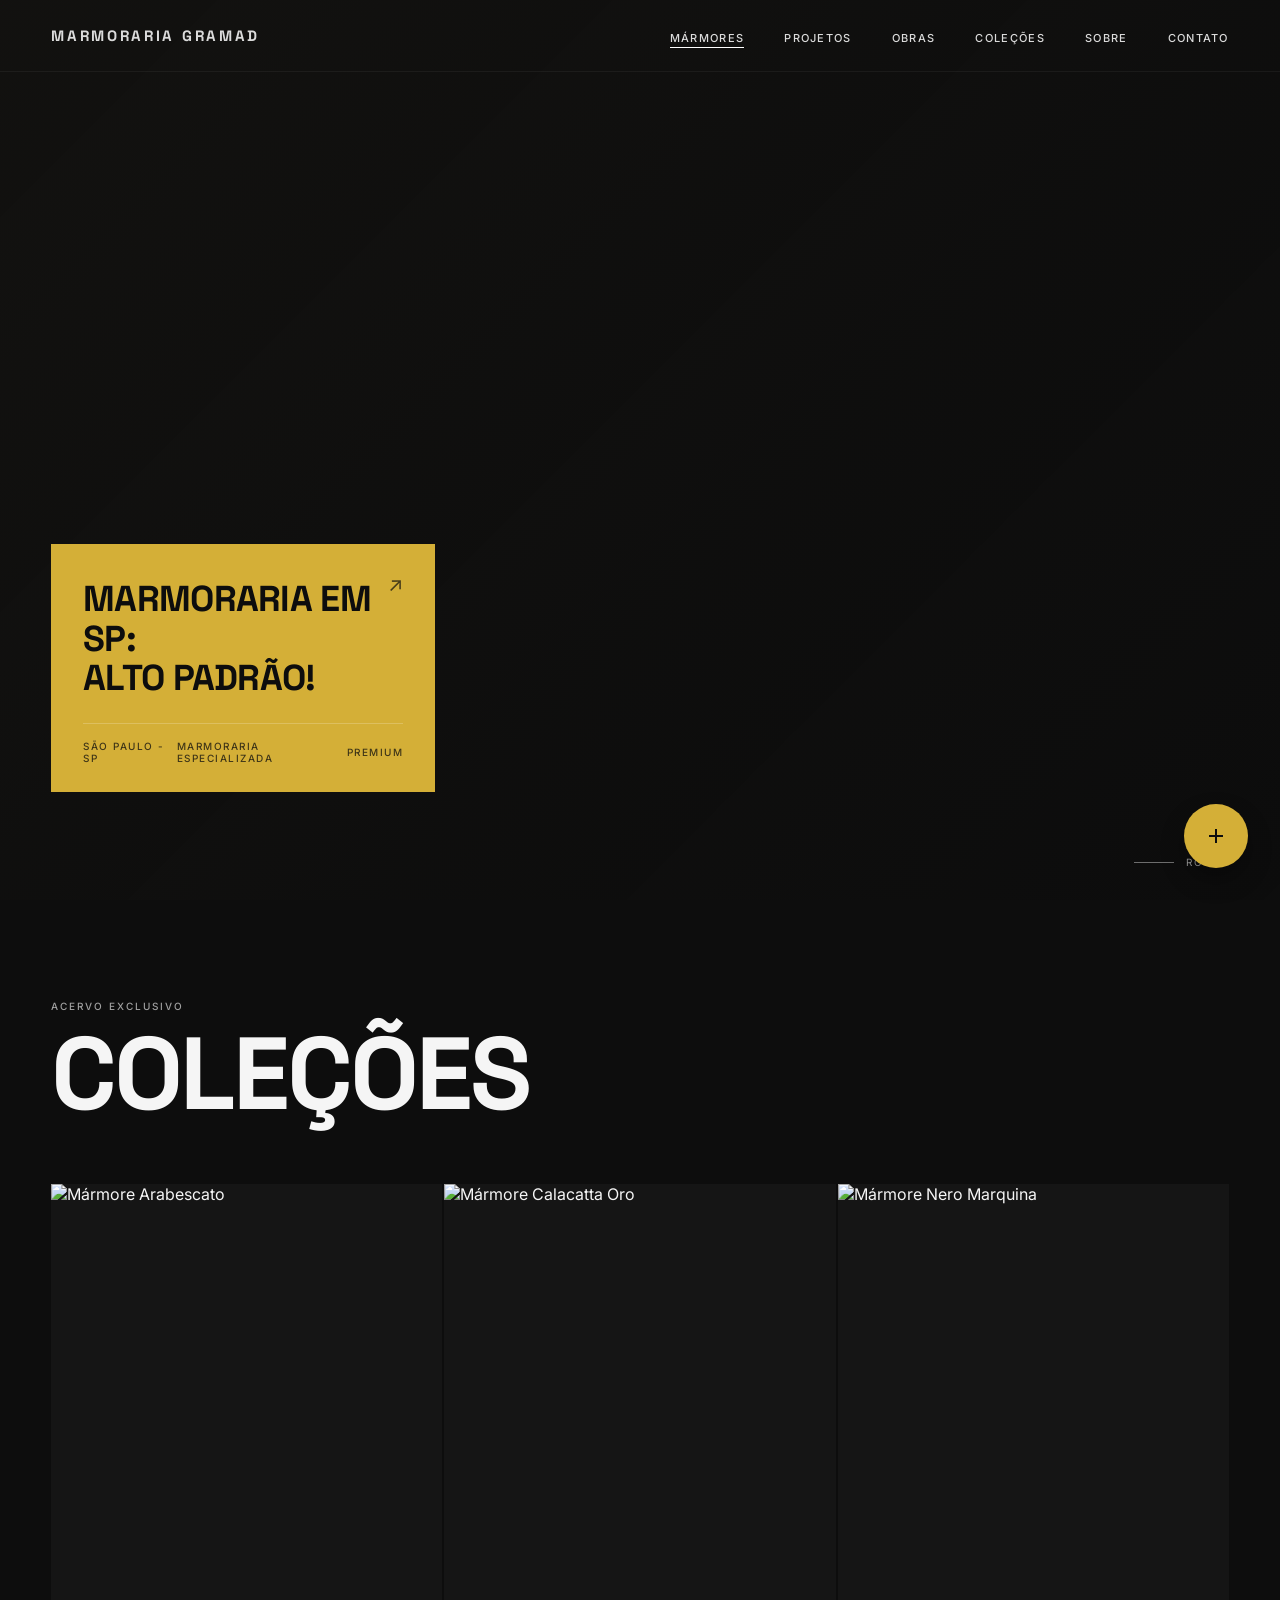
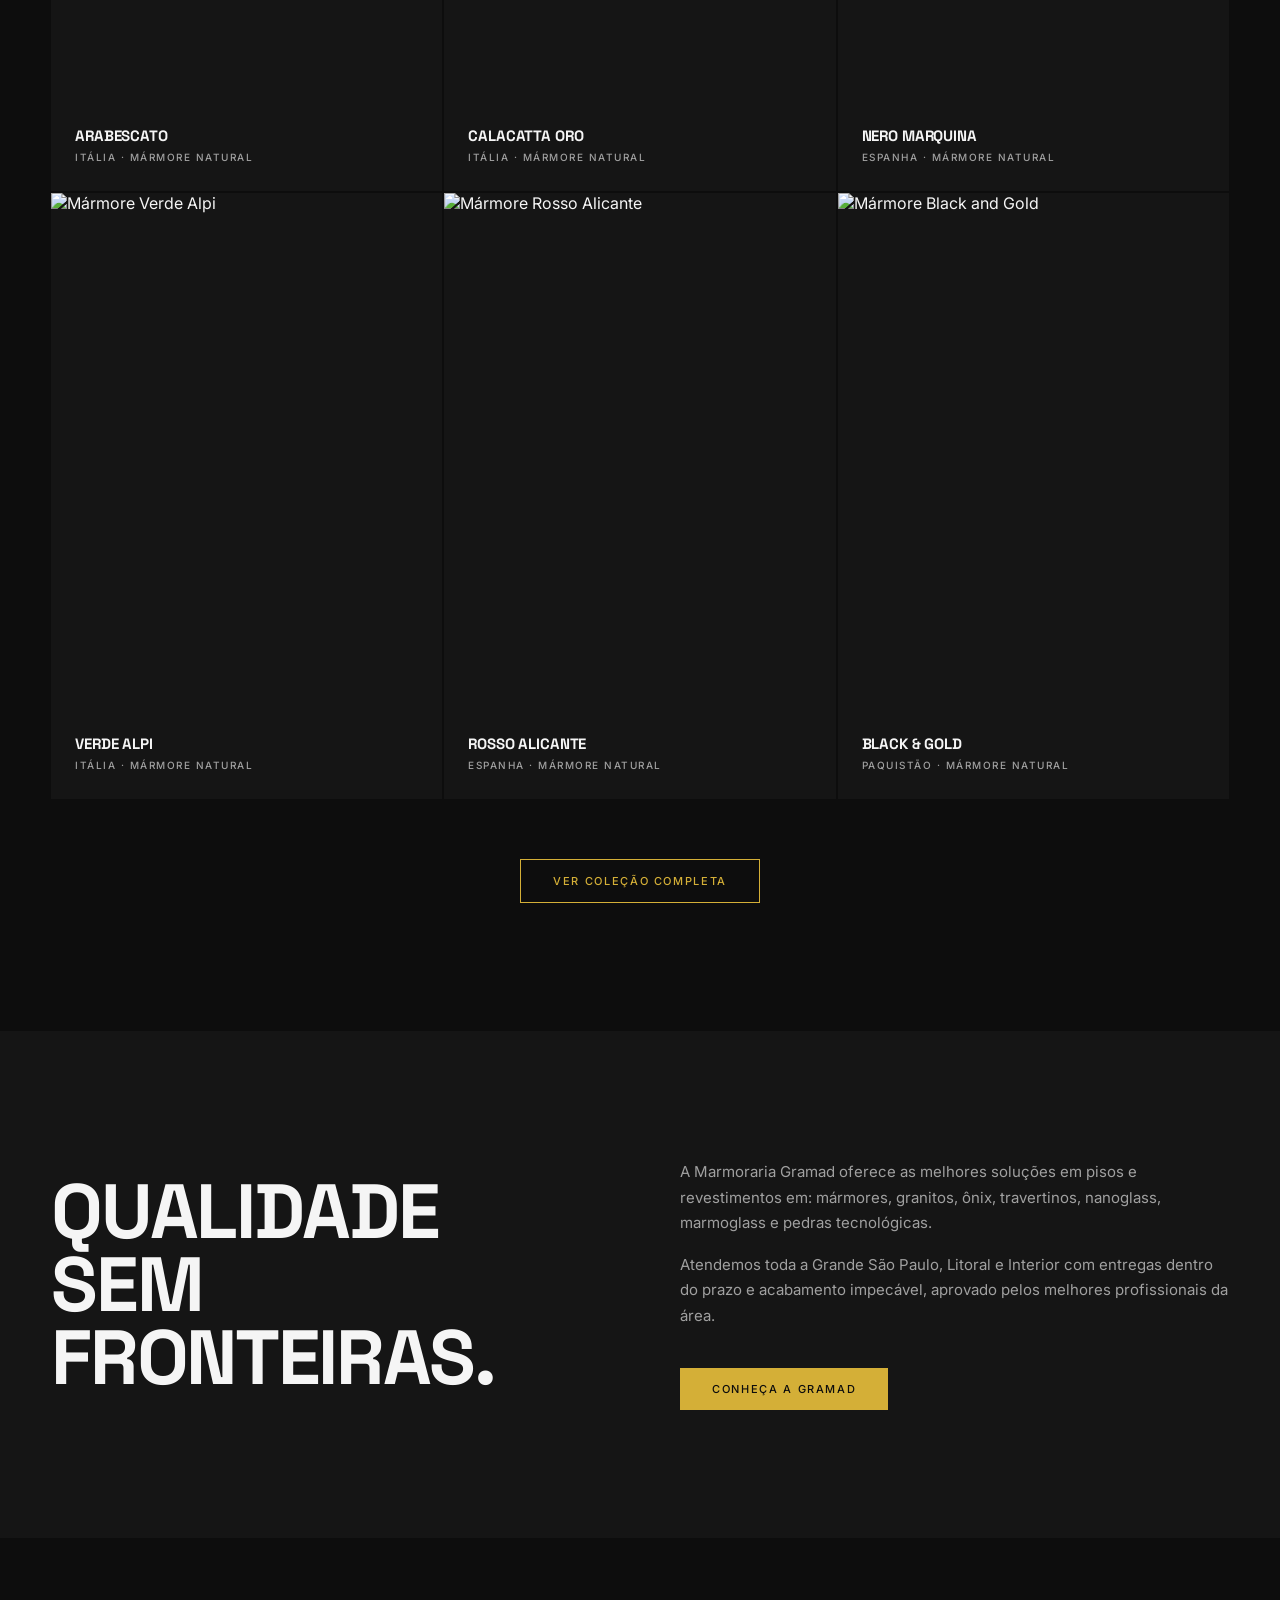
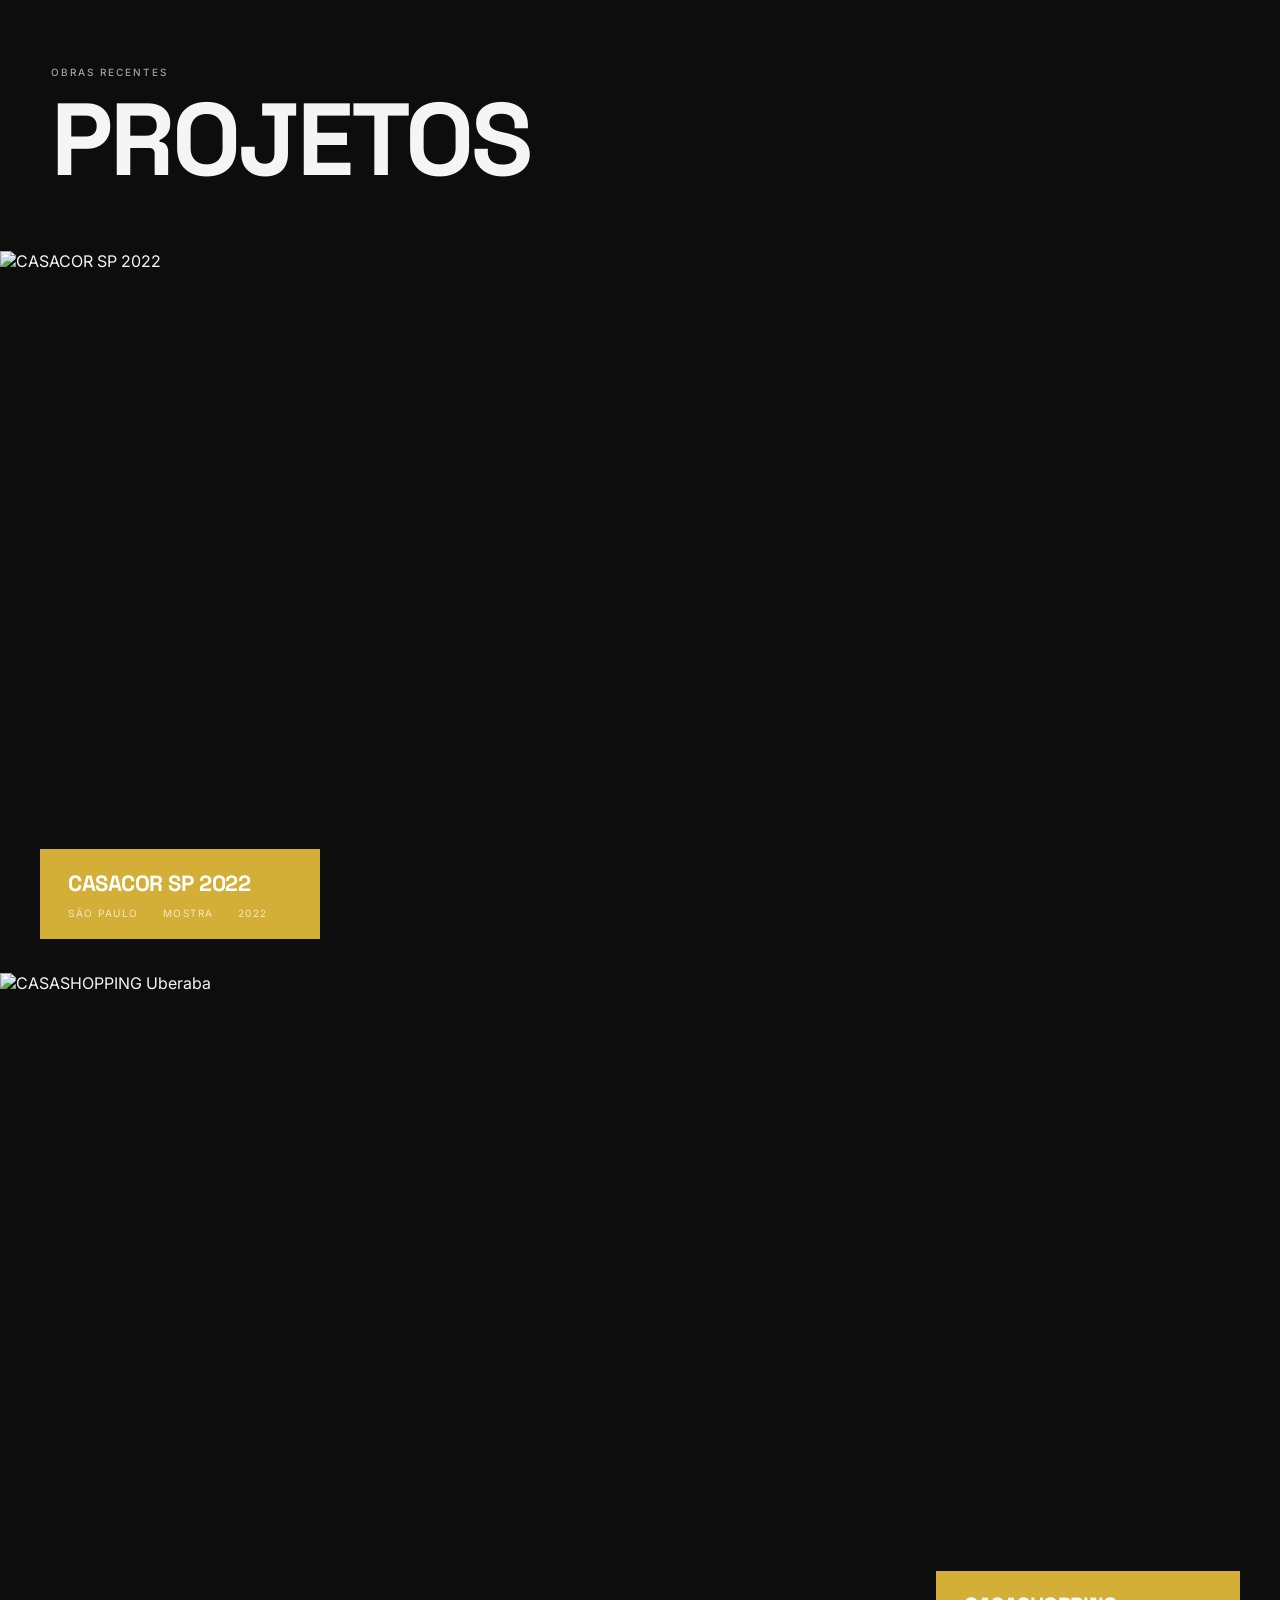
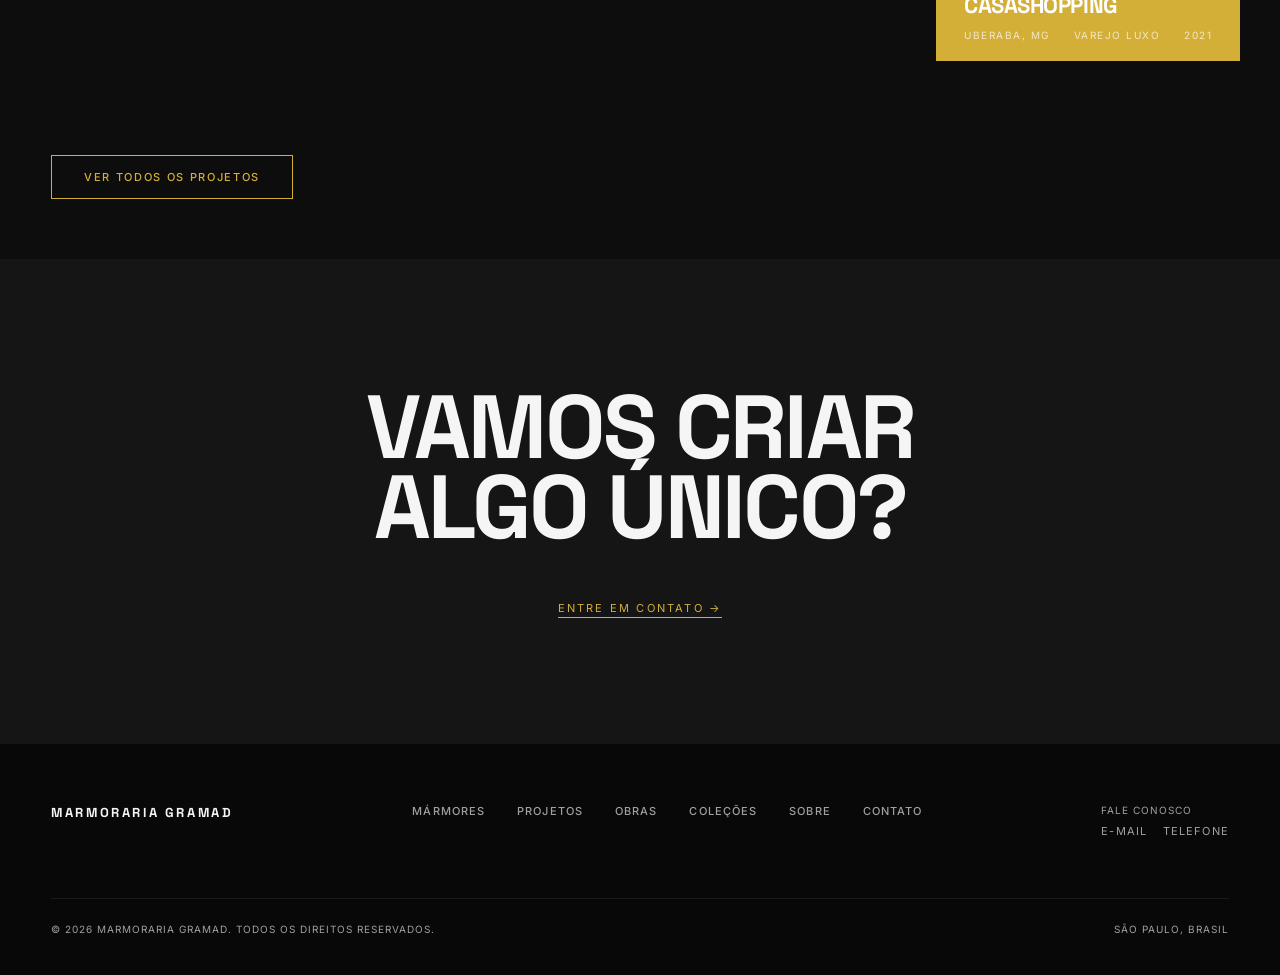
==== index.html @ cf9f0e18 "Add files via upload" ====
<!DOCTYPE html>
<html lang="pt-BR">
<head>
  <meta charset="UTF-8">
  <meta name="viewport" content="width=device-width, initial-scale=1.0">
  <title>Marmoraria Gramad | Especialista em Mármores, Granitos e Pedras em SP</title>
  <meta name="description" content="Especialista em mármores, granitos, quartzos e pedras exóticas em São Paulo. Acabamento premium para pias, bancadas e pisos. Mais de 25 anos de tradição em projetos de alto padrão.">
  <link rel="canonical" href="https://www.marmorariagramad.com.br/index.html">
  
  <!-- Open Graph / Facebook -->
  <meta property="og:type" content="website">
  <meta property="og:url" content="https://www.marmorariagramad.com.br/">
  <meta property="og:title" content="Marmoraria Gramad | Mármores, Granitos e Pedras em São Paulo">
  <meta property="og:description" content="Design mineral e execução impecável. Especialista em pedras naturais e industrializadas para projetos residenciais e comerciais de luxo.">
  <meta property="og:image" content="https://www.marmorariagramad.com.br/assets/img/home/calacatta-oro.jpg">

  <!-- Twitter -->
  <meta property="twitter:card" content="summary_large_image">
  <meta property="twitter:url" content="https://www.marmorariagramad.com.br/">
  <meta property="twitter:title" content="Marmoraria Gramad | Mármores e Granitos de Luxo">
  <meta property="twitter:description" content="Marmorararia em SP especializada em acabamentos premium e pedras selecionadas.">
  <meta property="twitter:image" content="https://www.marmorariagramad.com.br/assets/img/home/calacatta-oro.jpg">

  <!-- Favicon -->
  <link rel="icon" href="assets/img/site/favicon.png" type="image/png">
  
  <link rel="stylesheet" href="assets/css/style.css">
  <link rel="preconnect" href="https://fonts.googleapis.com">
  <link rel="preconnect" href="https://fonts.gstatic.com" crossorigin>
  <link href="https://fonts.googleapis.com/css2?family=Space+Grotesk:wght@300;400;500;600;700&family=Inter:wght@300;400;500;600&display=swap" rel="stylesheet">

  <!-- JSON-LD LocalBusiness -->
  <script type="application/ld+json">
  {
    "@context": "https://schema.org",
    "@type": "LocalBusiness",
    "name": "Marmoraria Gramad",
    "image": "https://www.marmorariagramad.com.br/assets/img/home/calacatta-oro.jpg",
    "@id": "https://www.marmorariagramad.com.br/",
    "url": "https://www.marmorariagramad.com.br/",
    "telephone": "+551137193000",
    "address": {
      "@type": "PostalAddress",
      "streetAddress": "Rua Exemplo, 123",
      "addressLocality": "São Paulo",
      "addressRegion": "SP",
      "postalCode": "00000-000",
      "addressCountry": "BR"
    },
    "geo": {
      "@type": "GeoCoordinates",
      "latitude": -23.5505,
      "longitude": -46.6333
    },
    "openingHoursSpecification": {
      "@type": "OpeningHoursSpecification",
      "dayOfWeek": [
        "Monday",
        "Tuesday",
        "Wednesday",
        "Thursday",
        "Friday"
      ],
      "opens": "08:00",
      "closes": "18:00"
    }
  }
  </script>
</head>
<body>

<!-- Cursor personalizado -->
<div id="custom-cursor"></div>

<!-- Cortina de transição -->
<div id="page-curtain"></div>

<!-- ─── NAVEGAÇÃO ─── -->
<nav class="site-nav" id="main-nav">
  <a href="index.html" class="nav-logo">Marmoraria Gramad</a>
  <ul class="nav-links">
    <li><a href="material-category.html" class="active">Mármores</a></li>
    <li><a href="portfolio.html">Projetos</a></li>
    <li><a href="obras.html">Obras</a></li>
    <li><a href="galeria.html">Coleções</a></li>
    <li><a href="quem-somos.html">Sobre</a></li>
    <li><a href="contato.html">Contato</a></li>
  </ul>
  <button class="nav-toggle" aria-label="Menu"><span></span><span></span><span></span></button>
</nav>

<!-- Menu Mobile Lateral -->
<div class="mobile-menu-overlay"></div>
<div class="mobile-menu">
  <div class="mobile-menu-header"><span class="mobile-menu-logo">Marmoraria Gramad</span></div>
  <ul class="mobile-menu-links">
    <li><a href="material-category.html" class="active">Mármores</a></li>
    <li><a href="portfolio.html">Projetos</a></li>
    <li><a href="obras.html">Obras</a></li>
    <li><a href="galeria.html">Coleções</a></li>
    <li><a href="quem-somos.html">Sobre</a></li>
    <li><a href="contato.html">Contato</a></li>
  </ul>
  <div class="mobile-menu-accent"></div>
  <div class="mobile-menu-footer">
    <p>São Paulo, SP<br>Brasil</p>
    <a href="contato.html" class="mobile-menu-cta">Solicitar Orçamento</a>
  </div>
</div>

<main>

  <!-- ─── HERO FULLSCREEN ─── -->
  <section class="hero-fullscreen">
    <div class="hero-bg">
      <img
        src="assets/img/home/calacatta oro.jpg"
        alt="Mármore Calacatta Machia Oro"
        loading="eager"
      >
    </div>

    <!-- Card flutuante estilo Mersi -->
    <div class="hero-project-card">
      <span class="hero-card-arrow">↗</span>
      <h1 class="hero-card-title">Marmoraria em SP:<br>Alto Padrão!</h1>
      <div class="hero-card-meta">
        <span>São Paulo - SP</span>
        <span>Marmoraria Especializada</span>
        <span>Premium</span>
      </div>
    </div>

    <div class="hero-scroll-hint">Rolar</div>
  </section>

  <!-- ─── SEÇÃO COLEÇÕES (Grid) ─── -->
  <section class="section" style="padding-top: 100px;">
    <div class="reveal">
      <p class="section-label">Acervo Exclusivo</p>
    </div>
    <h2 class="section-title reveal" data-delay="0.05">Coleções</h2>

    <div class="products-grid" style="margin-top: 64px;">

      <!-- Produto 1 -->
      <a href="material-category.html" class="product-card reveal" data-delay="0.1">
        <div class="product-card-img reveal-img">
          <img src="assets/img/home/Arabescato.webp" alt="Mármore Arabescato">
        </div>
        <div class="product-card-info">
          <p class="product-card-name">Arabescato</p>
          <p class="product-card-origin">Itália · Mármore Natural</p>
        </div>
      </a>

      <!-- Produto 2 -->
      <a href="material-category.html" class="product-card reveal" data-delay="0.2">
        <div class="product-card-img reveal-img">
          <img src="assets/img/home/calacatta oro.jpg" alt="Mármore Calacatta Oro">
        </div>
        <div class="product-card-info">
          <p class="product-card-name">Calacatta Oro</p>
          <p class="product-card-origin">Itália · Mármore Natural</p>
        </div>
      </a>

      <!-- Produto 3 -->
      <a href="material-category.html" class="product-card reveal" data-delay="0.3">
        <div class="product-card-img reveal-img">
          <img src="assets/img/home/NERO MARQUINA.jpg" alt="Mármore Nero Marquina">
        </div>
        <div class="product-card-info">
          <p class="product-card-name">Nero Marquina</p>
          <p class="product-card-origin">Espanha · Mármore Natural</p>
        </div>
      </a>

      <!-- Produto 4 -->
      <a href="material-category.html" class="product-card reveal" data-delay="0.1">
        <div class="product-card-img reveal-img">
          <img src="assets/img/home/verde alpi.jpg" alt="Mármore Verde Alpi">
        </div>
        <div class="product-card-info">
          <p class="product-card-name">Verde Alpi</p>
          <p class="product-card-origin">Itália · Mármore Natural</p>
        </div>
      </a>

      <!-- Produto 5 -->
      <a href="material-category.html" class="product-card reveal" data-delay="0.2">
        <div class="product-card-img reveal-img">
          <img src="assets/img/home/rosso alicante.webp" alt="Mármore Rosso Alicante">
        </div>
        <div class="product-card-info">
          <p class="product-card-name">Rosso Alicante</p>
          <p class="product-card-origin">Espanha · Mármore Natural</p>
        </div>
      </a>

      <!-- Produto 6 -->
      <a href="material-category.html" class="product-card reveal" data-delay="0.3">
        <div class="product-card-img reveal-img">
          <img src="assets/img/home/black & gold.jpg" alt="Mármore Black and Gold">
        </div>
        <div class="product-card-info">
          <p class="product-card-name">Black & Gold</p>
          <p class="product-card-origin">Paquistão · Mármore Natural</p>
        </div>
      </a>

    </div>

    <!-- Ver todos -->
    <div style="margin-top: 60px; text-align: center;" class="reveal">
      <a href="material-category.html" class="btn-outline">Ver Coleção Completa</a>
    </div>
  </section>

  <!-- ─── SEÇÃO EDITORIAL ─── -->
  <section class="editorial-section">
    <div class="reveal">
      <h2 class="editorial-headline">Qualidade<br>Sem Fronteiras.</h2>
    </div>
    <div class="reveal d-2">
      <div class="editorial-body">
        <p>
          A Marmoraria Gramad oferece as melhores soluções em pisos e revestimentos em: mármores, granitos, ônix, travertinos, nanoglass, marmoglass e pedras tecnológicas.
        </p>
        <p>
          Atendemos toda a Grande São Paulo, Litoral e Interior com entregas dentro do prazo e acabamento impecável, aprovado pelos melhores profissionais da área.
        </p>
      </div>
      <a href="quem-somos.html" class="btn-terracota" style="margin-top: 40px; display: inline-block;">Conheça a Gramad</a>
    </div>
  </section>

  <!-- ─── PROJETOS RECENTES ─── -->
  <section class="section" style="padding-bottom: 0;">
    <div class="reveal">
      <p class="section-label">Obras Recentes</p>
    </div>
    <h2 class="section-title reveal" style="margin-bottom: 64px;" data-delay="0.05">Projetos</h2>
  </section>

  <!-- Projeto 1 — CASACOR -->
  <div class="project-list-item reveal">
    <div class="project-img-wrap">
      <img
        src="https://images.unsplash.com/photo-1600607687939-ce8a6c25118c?w=1400&q=85&fit=crop"
        alt="CASACOR SP 2022"
        style="aspect-ratio: 16/9; width: 100%; object-fit: cover;"
      >
      <div class="project-info-card">
        <p class="proj-name">CASACOR SP 2022</p>
        <div class="proj-meta">
          <span>São Paulo</span>
          <span>Mostra</span>
          <span>2022</span>
        </div>
      </div>
    </div>
  </div>

  <!-- Projeto 2 - CASASHOPPING -->
  <div class="project-list-item reveal" style="margin-top: 2px;">
    <div class="project-img-wrap">
      <img
        src="https://images.unsplash.com/photo-1600566752355-35792bedcfea?w=1400&q=85&fit=crop"
        alt="CASASHOPPING Uberaba"
        style="aspect-ratio: 16/9; width: 100%; object-fit: cover;"
      >
      <div class="project-info-card" style="left: auto; right: 40px;">
        <p class="proj-name">CASASHOPPING</p>
        <div class="proj-meta">
          <span>Uberaba, MG</span>
          <span>Varejo Luxo</span>
          <span>2021</span>
        </div>
      </div>
    </div>
  </div>

  <div style="padding: 60px var(--gutter);" class="reveal">
    <a href="portfolio.html" class="btn-outline">Ver Todos os Projetos</a>
  </div>

  <!-- ─── CTA FINAL ─── -->
  <section class="cta-section">
    <h2 class="cta-title">Vamos criar<br>algo único?</h2>
    <a href="contato.html" class="cta-link">Entre em Contato →</a>
  </section>

</main>

<!-- ─── RODAPÉ ─── -->
<footer class="site-footer">
  <div class="footer-inner">
    <div class="footer-logo">Marmoraria Gramad</div>
    <nav class="footer-nav">
      <a href="material-category.html">Mármores</a>
      <a href="portfolio.html">Projetos</a>
      <a href="obras.html">Obras</a>
      <a href="galeria.html">Coleções</a>
      <a href="quem-somos.html">Sobre</a>
      <a href="contato.html">Contato</a>
    </nav>
    <div>
      <p style="font-size:10px; letter-spacing:0.1em; text-transform:uppercase; color: var(--text-secondary); margin-bottom: 8px;">Fale Conosco</p>
      <div style="display:flex; gap: 16px;">
        <a href="mailto:vendas@marmorariagramad.com.br" style="font-size:11px; text-transform:uppercase; letter-spacing:0.1em; color: var(--text-secondary);">E-mail</a>
        <a href="tel:+551137193000" style="font-size:11px; text-transform:uppercase; letter-spacing:0.1em; color: var(--text-secondary);">Telefone</a>
      </div>
    </div>
  </div>
  <div class="footer-bottom">
    <p class="footer-copy">© 2026 Marmoraria Gramad. Todos os direitos reservados.</p>
    <p class="footer-copy">São Paulo, Brasil</p>
  </div>
</footer>

<!-- CDN Scripts -->
<script src="https://unpkg.com/lenis@1.1.18/dist/lenis.min.js"></script>
<script src="https://unpkg.com/gsap@3.12.5/dist/gsap.min.js"></script>
<script src="https://unpkg.com/gsap@3.12.5/dist/ScrollTrigger.min.js"></script>
<script src="https://unpkg.com/split-type"></script>
<script src="assets/js/main.js"></script>
<!-- Floating Contact Button -->
<div class="floating-contact">
  <button class="floating-main-btn" aria-label="Abrir contatos">
    <svg viewBox="0 0 24 24"><path d="M19 13h-6v6h-2v-6H5v-2h6V5h2v6h6v2z"/></svg>
  </button>
  
  <div class="floating-options">
    <a href="https://wa.me/551137193000" class="floating-opt opt-whatsapp" target="_blank">
      <span class="floating-opt-label">WhatsApp</span>
      <div class="floating-opt-icon">
        <svg viewBox="0 0 24 24"><path d="M12.031 6.172c-3.181 0-5.767 2.586-5.768 5.766-.001 1.298.38 2.27 1.038 3.284l-.569 2.1c-.149.546.459 1.034.983.814l2.052-.861c.675.242 1.587.434 2.261.433 3.181 0 5.767-2.586 5.768-5.766.001-3.18-2.584-5.77-5.765-5.77zm3.039 8.199c-.145.412-.733.743-1.018.784-.244.035-.558.064-1.63-.377-1.391-.572-2.285-1.993-2.355-2.085-.07-.093-.574-.764-.574-1.458 0-.693.363-1.034.492-1.177.13-.143.283-.178.377-.178.093 0 .185.001.266.005.086.004.202-.033.316.242.117.283.399.972.434 1.043.035.072.058.155.011.248-.046.094-.07.155-.139.236-.07.081-.146.181-.209.242-.07.066-.143.139-.062.278.081.139.362.597.776.964.533.473.985.62 1.133.693.148.073.235.061.32-.036.086-.097.368-.429.467-.576.097-.148.197-.123.332-.073.136.05.861.406 1.01.48.148.074.247.11.283.172.036.063.036.364-.109.775z"/></svg>
      </div>
    </a>
    <a href="tel:+551137193000" class="floating-opt">
      <span class="floating-opt-label">Televendas</span>
      <div class="floating-opt-icon">
        <svg viewBox="0 0 24 24"><path d="M6.62 10.79c1.44 2.83 3.76 5.14 6.59 6.59l2.2-2.2c.27-.27.67-.36 1.02-.24 1.12.37 2.33.57 3.57.57.55 0 1 .45 1 1V20c0 .55-.45 1-1 1-9.39 0-17-7.61-17-17 0-.55.45-1 1-1h3.5c.55 0 1 .45 1 1 0 1.25.2 2.45.57 3.57.11.35.03.74-.25 1.02l-2.2 2.2z"/></svg>
      </div>
    </a>
    <a href="tel:+551136371000" class="floating-opt">
      <span class="floating-opt-label">Telefone</span>
      <div class="floating-opt-icon">
        <svg viewBox="0 0 24 24"><path d="M20 15.5c-1.25 0-2.45-.2-3.57-.57-.1-.03-.21-.05-.31-.05-.26 0-.51.1-.71.29l-2.2 2.2c-2.83-1.44-5.15-3.75-6.59-6.58l2.2-2.21c.28-.27.36-.66.25-1.01C8.7 6.45 8.5 5.25 8.5 4c0-.55-.45-1-1-1H4c-.55 0-1 .45-1 1 0 9.39 7.61 17 17 17 .55 0 1-.45 1-1v-3.5c0-.55-.45-1-1-1z"/></svg>
      </div>
    </a>
  </div>
</div>
</body>
</html>
---- assets/css/style.css ----
/* ============================================================
   MARMORARIA GRAMAD — v2 "NERO PORTORO"
   NOTE: Product card images fallback to CSS gradients if
   external URLs are blocked by hotlinking restrictions.
   Inspirado em mersi-architecture.com
   Paleta mineral, tipografia monumental, movimento fluido
   ============================================================ */

@import url('https://fonts.googleapis.com/css2?family=Space+Grotesk:wght@300;400;500;600;700&family=Inter:wght@300;400;500;600&display=swap');

/* ──────────── RESET & BASE ──────────── */
*, *::before, *::after { box-sizing: border-box; margin: 0; padding: 0; }

:root {
  /* Paleta Nero Portoro (Premium Dark) */
  --bg-base:        #0D0D0D; /* Fundo preto profundo */
  --bg-light:       #151515; /* Camada secundária */
  --bg-footer:      #080808; /* Rodapé ultra-dark */
  --bg-card:        #D4AF37; /* Dourado Nero Portoro (Vetas) */
  --text-primary:   #F5F5F5; /* Branco suave para contraste */
  --text-secondary: #A0A0A0; /* Cinza médio para textos secundários */
  --text-on-card:   #0D0D0D; /* Texto escuro sobre fundo dourado */
  --surface-0:      #1A1A1A; /* Superfícies elevadas */

  /* Tipografia */
  --font-display:   'Space Grotesk', sans-serif;
  --font-body:      'Inter', sans-serif;

  /* Espaçamento */
  --gutter:     clamp(24px, 4vw, 64px);
  --section-v:  clamp(80px, 10vw, 140px);
  --nav-h:      72px;

  /* Transições */
  --ease-out: cubic-bezier(0.16, 1, 0.3, 1);
  --ease-in-out: cubic-bezier(0.87, 0, 0.13, 1);
}

html {
  scroll-behavior: auto; /* controlado por Lenis */
  font-size: 16px;
  -webkit-font-smoothing: antialiased;
}

body {
  font-family: var(--font-body);
  background-color: var(--bg-base);
  color: var(--text-primary);
  cursor: none; /* cursor personalizado */
  overflow-x: hidden;
}

img { display: block; width: 100%; height: 100%; object-fit: cover; }
a   { text-decoration: none; color: inherit; }

/* ──────────── CURSOR PERSONALIZADO ──────────── */
#custom-cursor {
  position: fixed;
  top: 0; left: 0;
  width: 12px; height: 12px;
  background: var(--bg-card);
  border-radius: 50%;
  pointer-events: none;
  z-index: 9999;
  transform: translate(-50%, -50%);
  transition: width 0.3s var(--ease-out),
              height 0.3s var(--ease-out),
              background 0.3s;
  mix-blend-mode: normal;
  opacity: 0; /* Inicia invisível */
}
#custom-cursor.is-visible {
  opacity: 1; /* Revelado após o primeiro movimento */
}
#custom-cursor.expanded {
  width: 48px;
  height: 48px;
  background: rgba(181, 113, 74, 0.15);
  border: 1.5px solid var(--bg-card);
}
#custom-cursor.on-dark {
  background: rgba(255,255,255,0.8);
  border: 1px solid rgba(255,255,255,0.4);
}

/* ──────────── CORTINA DE TRANSIÇÃO ──────────── */
#page-curtain {
  position: fixed;
  inset: 0;
  background: var(--bg-card);
  z-index: 9000;
  transform: scaleY(0);
  transform-origin: top;
}

/* ──────────── NAVEGAÇÃO ──────────── */
.site-nav {
  position: fixed;
  top: 0; left: 0; right: 0;
  z-index: 100;
  height: var(--nav-h);
  display: flex;
  align-items: center;
  justify-content: space-between;
  padding: 0 var(--gutter);
  background: rgba(13, 13, 13, 0.85);
  backdrop-filter: blur(14px);
  -webkit-backdrop-filter: blur(14px);
  border-bottom: 1px solid rgba(255, 255, 255, 0.05); /* Sutil divisor dark */
}

.nav-logo {
  font-family: var(--font-display);
  font-weight: 700;
  font-size: 15px;
  letter-spacing: 0.18em;
  text-transform: uppercase;
  color: var(--text-primary);
}

.nav-links {
  display: flex;
  gap: 40px;
  list-style: none;
}
.nav-links a {
  font-family: var(--font-body);
  font-size: 11px;
  font-weight: 500;
  letter-spacing: 0.12em;
  text-transform: uppercase;
  color: var(--text-secondary);
  transition: color 0.3s;
  position: relative;
}
.nav-links a::after {
  content: '';
  position: absolute;
  bottom: -3px; left: 0;
  width: 0; height: 1px;
  background: var(--bg-card);
  transition: width 0.4s var(--ease-out);
}
.nav-links a:hover { color: var(--text-primary); }
.nav-links a:hover::after { width: 100%; }
.nav-links a.active { color: var(--text-primary); }
.nav-links a.active::after { width: 100%; }

/* Nav transparente sobre hero dark */
.site-nav.hero-mode {
  background: transparent;
  backdrop-filter: none;
}
.site-nav.hero-mode .nav-logo,
.site-nav.hero-mode .nav-links a { color: rgba(255,255,255,0.85); }
.site-nav.hero-mode .nav-links a:hover { color: #fff; }
.site-nav.hero-mode .nav-links a::after { background: #fff; }

/* ──────────── HERO FULLSCREEN ──────────── */
.hero-fullscreen {
  position: relative;
  width: 100%;
  height: 100vh;
  min-height: 600px;
  overflow: hidden;
}

.hero-bg {
  position: absolute;
  inset: 0;
  will-change: transform;
}

.hero-bg img {
  transform: scale(1.08);
  transition: transform 8s linear;
}

.hero-bg::after {
  content: '';
  position: absolute;
  inset: 0;
  background: linear-gradient(
    135deg,
    rgba(29,27,22,0.35) 0%,
    rgba(29,27,22,0.1) 60%,
    transparent 100%
  );
}

/* Card flutuante estilo Mersi */
.hero-project-card {
  position: absolute;
  bottom: 12%;
  left: var(--gutter);
  width: clamp(280px, 30vw, 440px);
  background: var(--bg-card);
  padding: 28px 32px;
  color: var(--text-on-card);
  display: grid;
  grid-template-columns: 1fr auto;
  gap: 8px;
  z-index: 10;
}

.hero-card-arrow {
  grid-column: 2;
  grid-row: 1;
  align-self: start;
  font-size: 20px;
  opacity: 0.7;
}

.hero-card-title {
  font-family: var(--font-display);
  font-size: clamp(24px, 3vw, 36px);
  font-weight: 700;
  letter-spacing: -0.02em;
  text-transform: uppercase;
  line-height: 1.1;
  grid-column: 1;
  grid-row: 1;
  align-self: end;
  margin-top: 8px;
}

.hero-card-meta {
  grid-column: 1 / -1;
  display: flex;
  justify-content: space-between;
  align-items: center;
  margin-top: 16px;
  padding-top: 16px;
  border-top: 1px solid rgba(255,255,255,0.2);
}
.hero-card-meta span {
  font-family: var(--font-body);
  font-size: 10px;
  font-weight: 500;
  letter-spacing: 0.15em;
  text-transform: uppercase;
  opacity: 0.75;
}

/* Indicador de scroll */
.hero-scroll-hint {
  position: absolute;
  bottom: 32px;
  right: var(--gutter);
  display: flex;
  align-items: center;
  gap: 12px;
  color: rgba(255,255,255,0.6);
  font-size: 10px;
  letter-spacing: 0.2em;
  text-transform: uppercase;
}
.hero-scroll-hint::before {
  content: '';
  width: 40px; height: 1px;
  background: rgba(255,255,255,0.4);
  display: block;
}

/* ──────────── SEÇÕES GERAIS ──────────── */
.section {
  padding: var(--section-v) var(--gutter);
}

.section-label {
  font-size: 10px;
  font-weight: 500;
  letter-spacing: 0.2em;
  text-transform: uppercase;
  color: var(--text-secondary);
  margin-bottom: 16px;
}

.section-title {
  font-family: var(--font-display);
  font-size: clamp(48px, 8vw, 112px);
  font-weight: 700;
  letter-spacing: -0.03em;
  text-transform: uppercase;
  line-height: 0.9;
  color: var(--text-primary);
}

/* ──────────── GRID DE PRODUTOS/COLEÇÕES ──────────── */
.products-grid {
  display: grid;
  grid-template-columns: repeat(3, 1fr);
  gap: 2px;
}

.product-card {
  position: relative;
  background: var(--bg-light);
  overflow: hidden;
  cursor: none;
}

.product-card-img {
  aspect-ratio: 3/4;
  overflow: hidden;
  position: relative;
}
.product-card-img img {
  transition: transform 0.8s var(--ease-out);
}
.product-card:hover .product-card-img img {
  transform: scale(1.06);
}

/* Overlay terracota no hover */
.product-card-img::after {
  content: '';
  position: absolute;
  inset: 0;
  background: var(--bg-card);
  opacity: 0;
  transition: opacity 0.5s var(--ease-out);
}
.product-card:hover .product-card-img::after { opacity: 0.15; }

.product-card-info {
  padding: 20px 24px 28px;
  background: var(--bg-light);
}
.product-card-name {
  font-family: var(--font-display);
  font-size: 15px;
  font-weight: 700;
  letter-spacing: -0.01em;
  text-transform: uppercase;
  color: var(--text-primary);
  margin-bottom: 6px;
}
.product-card-origin {
  font-size: 10px;
  font-weight: 500;
  letter-spacing: 0.15em;
  text-transform: uppercase;
  color: var(--text-secondary);
}

/* ──────────── SEÇÃO EDITORIAL (TEXTO GRANDE) ──────────── */
.editorial-section {
  background: var(--bg-light);
  padding: var(--section-v) var(--gutter);
  display: grid;
  grid-template-columns: 1fr 1fr;
  gap: 80px;
  align-items: center;
}

.editorial-headline {
  font-family: var(--font-display);
  font-size: clamp(40px, 6vw, 80px);
  font-weight: 700;
  letter-spacing: -0.03em;
  line-height: 0.95;
  text-transform: uppercase;
}

.editorial-body {
  font-family: var(--font-body);
  font-size: 15px;
  line-height: 1.7;
  color: var(--text-secondary);
}
.editorial-body p + p { margin-top: 16px; }

.btn-terracota {
  display: inline-block;
  margin-top: 32px;
  padding: 14px 32px;
  background: var(--bg-card);
  color: var(--text-on-card);
  font-family: var(--font-body);
  font-size: 11px;
  font-weight: 500;
  letter-spacing: 0.15em;
  text-transform: uppercase;
  transition: background 0.4s var(--ease-out), transform 0.3s;
}
.btn-terracota:hover {
  background: #9A5D38;
  transform: translateY(-2px);
}

.btn-outline {
  display: inline-block;
  padding: 14px 32px;
  border: 1.5px solid var(--bg-card);
  color: var(--bg-card);
  font-family: var(--font-body);
  font-size: 11px;
  font-weight: 500;
  letter-spacing: 0.15em;
  text-transform: uppercase;
  transition: all 0.4s var(--ease-out);
}
.btn-outline:hover {
  background: var(--bg-card);
  color: #fff;
}

/* ──────────── LISTA DE PROJETOS (PORTFÓLIO) ──────────── */
.project-list-item {
  position: relative;
  display: grid;
  grid-template-columns: 1fr;
  margin-bottom: 2px;
  overflow: hidden;
}

.project-img-wrap {
  position: relative;
  aspect-ratio: 16/9;
  overflow: hidden;
}
.project-img-wrap img {
  transition: transform 1s var(--ease-out);
}
.project-list-item:hover .project-img-wrap img {
  transform: scale(1.04);
}

/* Card flutuante do projeto */
.project-info-card {
  position: absolute;
  bottom: 32px;
  left: 40px;
  background: var(--bg-card);
  color: #fff;
  padding: 20px 28px;
  min-width: 280px;
  z-index: 5;
}

.project-info-card .proj-name {
  font-family: var(--font-display);
  font-size: 22px;
  font-weight: 700;
  letter-spacing: -0.02em;
  text-transform: uppercase;
  margin-bottom: 10px;
}
.project-info-card .proj-meta {
  display: flex;
  gap: 24px;
  font-size: 10px;
  letter-spacing: 0.15em;
  text-transform: uppercase;
  opacity: 0.7;
}

/* ──────────── CTA GRANDE ──────────── */
.cta-section {
  background: var(--bg-light);
  color: var(--text-primary);
  padding: var(--section-v) var(--gutter);
  text-align: center;
}
.cta-section .cta-title {
  font-family: var(--font-display);
  font-size: clamp(40px, 7vw, 96px);
  font-weight: 700;
  letter-spacing: -0.03em;
  text-transform: uppercase;
  line-height: 0.9;
  margin-bottom: 48px;
}
.cta-section .cta-link {
  font-size: 11px;
  letter-spacing: 0.2em;
  text-transform: uppercase;
  color: var(--bg-card);
  border-bottom: 1px solid currentColor;
  padding-bottom: 2px;
  transition: opacity 0.3s;
}
.cta-section .cta-link:hover { opacity: 0.7; }

/* ──────────── RODAPÉ ──────────── */
.site-footer {
  background: var(--bg-footer);
  padding: 60px var(--gutter) 40px;
}

.footer-inner {
  display: flex;
  justify-content: space-between;
  align-items: flex-start;
  margin-bottom: 60px;
  gap: 40px;
}

.footer-logo {
  font-family: var(--font-display);
  font-size: 13px;
  font-weight: 700;
  letter-spacing: 0.2em;
  text-transform: uppercase;
  color: var(--text-primary);
}

.footer-nav {
  display: flex;
  gap: 32px;
  flex-wrap: wrap;
}
.footer-nav a {
  font-size: 11px;
  font-weight: 500;
  letter-spacing: 0.1em;
  text-transform: uppercase;
  color: var(--text-secondary);
  transition: color 0.3s;
}
.footer-nav a:hover { color: var(--text-primary); }

.footer-bottom {
  padding-top: 24px;
  border-top: 1px solid rgba(255,255,255,0.08);
  display: flex;
  justify-content: space-between;
  align-items: center;
}
.footer-copy {
  font-size: 10px;
  letter-spacing: 0.1em;
  text-transform: uppercase;
  color: var(--text-secondary);
}

/* ──────────── ANIMAÇÕES DE ENTRADA ──────────── */
/* NOTA: o estado inicial (opacity:0 / clip-path) é aplicado
   pelo GSAP via fromTo — não pelo CSS. Isso garante que o
   conteúdo seja visível se o JS não carregar */
/* .reveal e .reveal-img — estado inicial controlado 100% pelo GSAP (main.js).
   A classe serve apenas como seletor; nenhum estilo padrão de ocultação é aplicado
   para garantir acessibilidade quando o JS não carregar. */


.reveal-img { overflow: hidden; }
.reveal-img.visible { clip-path: inset(0% 0 0 0); }


/* Delay helpers */
.d-1 { transition-delay: 0.1s; }
.d-2 { transition-delay: 0.2s; }
.d-3 { transition-delay: 0.3s; }
.d-4 { transition-delay: 0.4s; }
.d-5 { transition-delay: 0.5s; }

/* ──────────── CATEGORIA PAGE HEADER ──────────── */
.cat-header {
  padding: calc(var(--nav-h) + 60px) var(--gutter) 60px;
  background: var(--bg-base);
}

.cat-filters {
  margin-top: 40px;
  display: flex;
  gap: 28px;
  align-items: center;
}
.cat-filter {
  font-size: 11px;
  font-weight: 500;
  letter-spacing: 0.12em;
  text-transform: uppercase;
  color: var(--text-secondary);
  cursor: none;
  transition: color 0.3s;
  background: none;
  border: none;
  padding: 0;
}
.cat-filter.active,
.cat-filter:hover { color: var(--text-primary); }
.cat-filter.active {
  border-bottom: 1.5px solid var(--bg-card);
  padding-bottom: 2px;
}
.filter-dot {
  color: var(--text-secondary);
  font-size: 8px;
  user-select: none;
}

/* ──────────── MODAL DE DETALHE DA PEDRA ──────────── */
.stone-modal {
  position: fixed;
  inset: 0;
  z-index: 5000;
  display: flex;
  align-items: center;
  justify-content: center;
  opacity: 0;
  pointer-events: none;
  transition: opacity 0.4s var(--ease-out);
}
.stone-modal.active {
  opacity: 1;
  pointer-events: all;
}
.stone-modal-overlay {
  position: absolute;
  inset: 0;
  background: rgba(0, 0, 0, 0.85);
  backdrop-filter: blur(8px);
  -webkit-backdrop-filter: blur(8px);
  cursor: pointer;
}
.stone-modal-content {
  position: relative;
  display: grid;
  grid-template-columns: 1fr 1fr;
  width: min(90vw, 960px);
  max-height: 85vh;
  background: var(--bg-base);
  z-index: 5001;
  overflow: hidden;
  transform: translateY(30px) scale(0.97);
  transition: transform 0.5s var(--ease-out);
}
.stone-modal.active .stone-modal-content {
  transform: translateY(0) scale(1);
}
.stone-modal-close {
  position: absolute;
  top: 20px;
  right: 24px;
  z-index: 5002;
  background: none;
  border: none;
  font-size: 20px;
  color: var(--text-secondary);
  cursor: pointer;
  transition: color 0.3s;
  font-family: var(--font-body);
}
.stone-modal-close:hover { color: var(--text-primary); }
.stone-modal-img {
  aspect-ratio: 3/4;
  overflow: hidden;
}
.stone-modal-img img {
  width: 100%; height: 100%; object-fit: cover;
}
.stone-modal-info {
  padding: 48px 40px;
  display: flex;
  flex-direction: column;
  justify-content: center;
}
.stone-modal-label {
  font-size: 10px;
  font-weight: 500;
  letter-spacing: 0.2em;
  text-transform: uppercase;
  color: var(--bg-card);
  margin-bottom: 16px;
}
.stone-modal-name {
  font-family: var(--font-display);
  font-size: clamp(28px, 3.5vw, 42px);
  font-weight: 700;
  letter-spacing: -0.02em;
  text-transform: uppercase;
  line-height: 1.1;
  margin-bottom: 8px;
}
.stone-modal-origin {
  font-size: 11px;
  font-weight: 500;
  letter-spacing: 0.15em;
  text-transform: uppercase;
  color: var(--text-secondary);
  margin-bottom: 24px;
}
.stone-modal-desc {
  font-size: 15px;
  line-height: 1.7;
  color: var(--text-secondary);
}

/* ──────────── MENU MOBILE FULLSCREEN ──────────── */
.nav-toggle {
  display: none;
  flex-direction: column;
  justify-content: center;
  gap: 6px;
  background: none;
  border: none;
  cursor: pointer;
  padding: 10px;
  z-index: 210;
  position: relative;
}
.nav-toggle span {
  display: block;
  width: 26px;
  height: 2px;
  background: var(--text-primary);
  transition: all 0.4s var(--ease-out);
  transform-origin: center;
}
/* Hamburger → X transform */
.nav-toggle.active span:nth-child(1) {
  transform: rotate(45deg) translate(5px, 5px);
  background: #fff;
}
.nav-toggle.active span:nth-child(2) {
  opacity: 0;
  transform: translateX(10px);
}
.nav-toggle.active span:nth-child(3) {
  transform: rotate(-45deg) translate(6px, -6px);
  background: #fff;
}

/* Overlay escuro do menu */
.mobile-menu-overlay {
  position: fixed;
  inset: 0;
  background: rgba(29,27,22,0.5);
  z-index: 150;
  opacity: 0;
  pointer-events: none;
  transition: opacity 0.4s var(--ease-out);
}
.mobile-menu-overlay.active {
  opacity: 1;
  pointer-events: all;
}

/* Painel lateral fullscreen */
.mobile-menu {
  position: fixed;
  top: 0;
  right: 0;
  width: 100%;
  max-width: 420px;
  height: 100vh;
  height: 100dvh;
  background: var(--bg-base);
  z-index: 200;
  transform: translateX(100%);
  transition: transform 0.5s var(--ease-out);
  display: flex;
  flex-direction: column;
  overflow-y: auto;
}
.mobile-menu.active {
  transform: translateX(0);
}

.mobile-menu-header {
  padding: 24px 28px;
  display: flex;
  align-items: center;
  justify-content: space-between;
  border-bottom: 1px solid rgba(255,255,255,0.06);
}
.mobile-menu-logo {
  font-family: var(--font-display);
  font-weight: 700;
  font-size: 14px;
  letter-spacing: 0.15em;
  text-transform: uppercase;
  color: rgba(255,255,255,0.5);
}

.mobile-menu-links {
  flex: 1;
  display: flex;
  flex-direction: column;
  justify-content: center;
  padding: 40px 28px;
  gap: 0;
  list-style: none;
}
.mobile-menu-links li {
  border-bottom: 1px solid rgba(255,255,255,0.06);
  overflow: hidden;
}
.mobile-menu-links li:first-child {
  border-top: 1px solid rgba(255,255,255,0.06);
}
.mobile-menu-links a {
  display: flex;
  align-items: center;
  justify-content: space-between;
  padding: 22px 0;
  font-family: var(--font-display);
  font-size: 28px;
  font-weight: 600;
  letter-spacing: -0.02em;
  text-transform: uppercase;
  color: rgba(255,255,255,0.85);
  transition: all 0.3s var(--ease-out);
  transform: translateX(40px);
  opacity: 0;
}
.mobile-menu.active .mobile-menu-links a {
  transform: translateX(0);
  opacity: 1;
}
/* Stagger para cada link */
.mobile-menu-links li:nth-child(1) a { transition-delay: 0.08s; }
.mobile-menu-links li:nth-child(2) a { transition-delay: 0.13s; }
.mobile-menu-links li:nth-child(3) a { transition-delay: 0.18s; }
.mobile-menu-links li:nth-child(4) a { transition-delay: 0.23s; }
.mobile-menu-links li:nth-child(5) a { transition-delay: 0.28s; }

.mobile-menu-links a:hover,
.mobile-menu-links a.active {
  color: #fff;
  padding-left: 12px;
}
.mobile-menu-links a.active::before {
  content: '';
  width: 4px;
  height: 4px;
  background: var(--bg-card);
  border-radius: 50%;
  position: absolute;
  left: -2px;
}
.mobile-menu-links a::after {
  content: '→';
  font-size: 18px;
  color: var(--bg-card);
  opacity: 0;
  transform: translateX(-10px);
  transition: all 0.3s var(--ease-out);
}
.mobile-menu-links a:hover::after {
  opacity: 0.7;
  transform: translateX(0);
}

/* Linha terracota decorativa */
.mobile-menu-accent {
  height: 3px;
  background: var(--bg-card);
  width: 48px;
  margin: 0 28px 24px;
}

.mobile-menu-footer {
  padding: 0 28px 32px;
  margin-top: auto;
}
.mobile-menu-footer p {
  font-size: 11px;
  letter-spacing: 0.1em;
  text-transform: uppercase;
  color: rgba(255,255,255,0.3);
  line-height: 1.8;
}
.mobile-menu-cta {
  display: inline-block;
  margin-top: 20px;
  padding: 14px 28px;
  background: var(--bg-card);
  color: #fff;
  font-family: var(--font-body);
  font-size: 11px;
  font-weight: 500;
  letter-spacing: 0.12em;
  text-transform: uppercase;
  transition: background 0.3s;
}
.mobile-menu-cta:hover {
  background: #9A5D38;
}

/* Body lock quando menu está aberto */
body.menu-open {
  overflow: hidden;
}

/* ──────────── RESPONSIVO ──────────── */
@media (max-width: 900px) {
  .products-grid { grid-template-columns: repeat(2, 1fr); }
  .editorial-section { grid-template-columns: 1fr; gap: 40px; }
  .footer-inner { flex-direction: column; }
  .stone-modal-content { grid-template-columns: 1fr; max-height: 90vh; overflow-y: auto; }
  .stone-modal-img { aspect-ratio: 16/10; }
  .nav-links { display: none; }
  .nav-toggle { display: flex; }
}

@media (max-width: 600px) {
  .products-grid { grid-template-columns: 1fr; }
  .hero-project-card { width: calc(100% - 48px); }
  .project-info-card { left: 20px; bottom: 20px; }
  .stone-modal-content { width: 95vw; }
  .stone-modal-info { padding: 32px 24px; }
  .mobile-menu { max-width: 100%; }
  .mobile-menu-links a { font-size: 24px; }
}

/* ------------ FLOATING CONTACT BUTTON ------------ */
.floating-contact {
  position: fixed;
  bottom: 32px;
  right: 32px;
  z-index: 500;
  display: flex;
  flex-direction: column-reverse;
  align-items: flex-end;
  gap: 16px;
}

.floating-main-btn {
  width: 64px;
  height: 64px;
  background: var(--bg-card);
  border-radius: 50%;
  display: flex;
  align-items: center;
  justify-content: center;
  box-shadow: 0 12px 24px rgba(0,0,0,0.3);
  cursor: pointer;
  transition: transform 0.4s var(--ease-out);
  z-index: 2;
  border: none;
}
.floating-main-btn:hover { transform: scale(1.05) translateY(-4px); }
.floating-main-btn svg { width: 24px; height: 24px; fill: var(--text-on-card); transition: transform 0.4s; }
.floating-contact.active .floating-main-btn svg { transform: rotate(135deg); }

.floating-options {
  display: flex;
  flex-direction: column;
  gap: 12px;
  opacity: 0;
  pointer-events: none;
  transform: translateY(20px);
  transition: all 0.5s var(--ease-out);
  align-items: flex-end;
}
.floating-contact.active .floating-options {
  opacity: 1;
  pointer-events: all;
  transform: translateY(0);
}

.floating-opt {
  display: flex;
  align-items: center;
  gap: 12px;
  text-decoration: none;
}
.floating-opt-label {
  padding: 6px 14px;
  background: rgba(13, 13, 13, 0.95);
  backdrop-filter: blur(8px);
  border: 1px solid rgba(255,255,255,0.08);
  border-radius: 20px;
  color: #fff;
  font-size: 10px;
  letter-spacing: 0.1em;
  text-transform: uppercase;
  white-space: nowrap;
  box-shadow: 0 4px 10px rgba(0,0,0,0.2);
  opacity: 0;
  transform: translateX(10px);
  transition: all 0.3s var(--ease-out);
}
.floating-opt:hover .floating-opt-label {
  opacity: 1;
  transform: translateX(0);
}

.floating-opt-icon {
  width: 48px;
  height: 48px;
  border-radius: 50%;
  display: flex;
  align-items: center;
  justify-content: center;
  box-shadow: 0 6px 16px rgba(0,0,0,0.2);
  transition: transform 0.3s;
  background: #1A1A1A;
  border: 1px solid rgba(255,255,255,0.1);
}
.floating-opt:hover .floating-opt-icon { transform: scale(1.1); }
.floating-opt-icon svg { width: 18px; height: 18px; fill: var(--bg-card); }

.opt-whatsapp .floating-opt-icon { background: #25D366; border: none; }
.opt-whatsapp .floating-opt-icon svg { fill: #fff; }
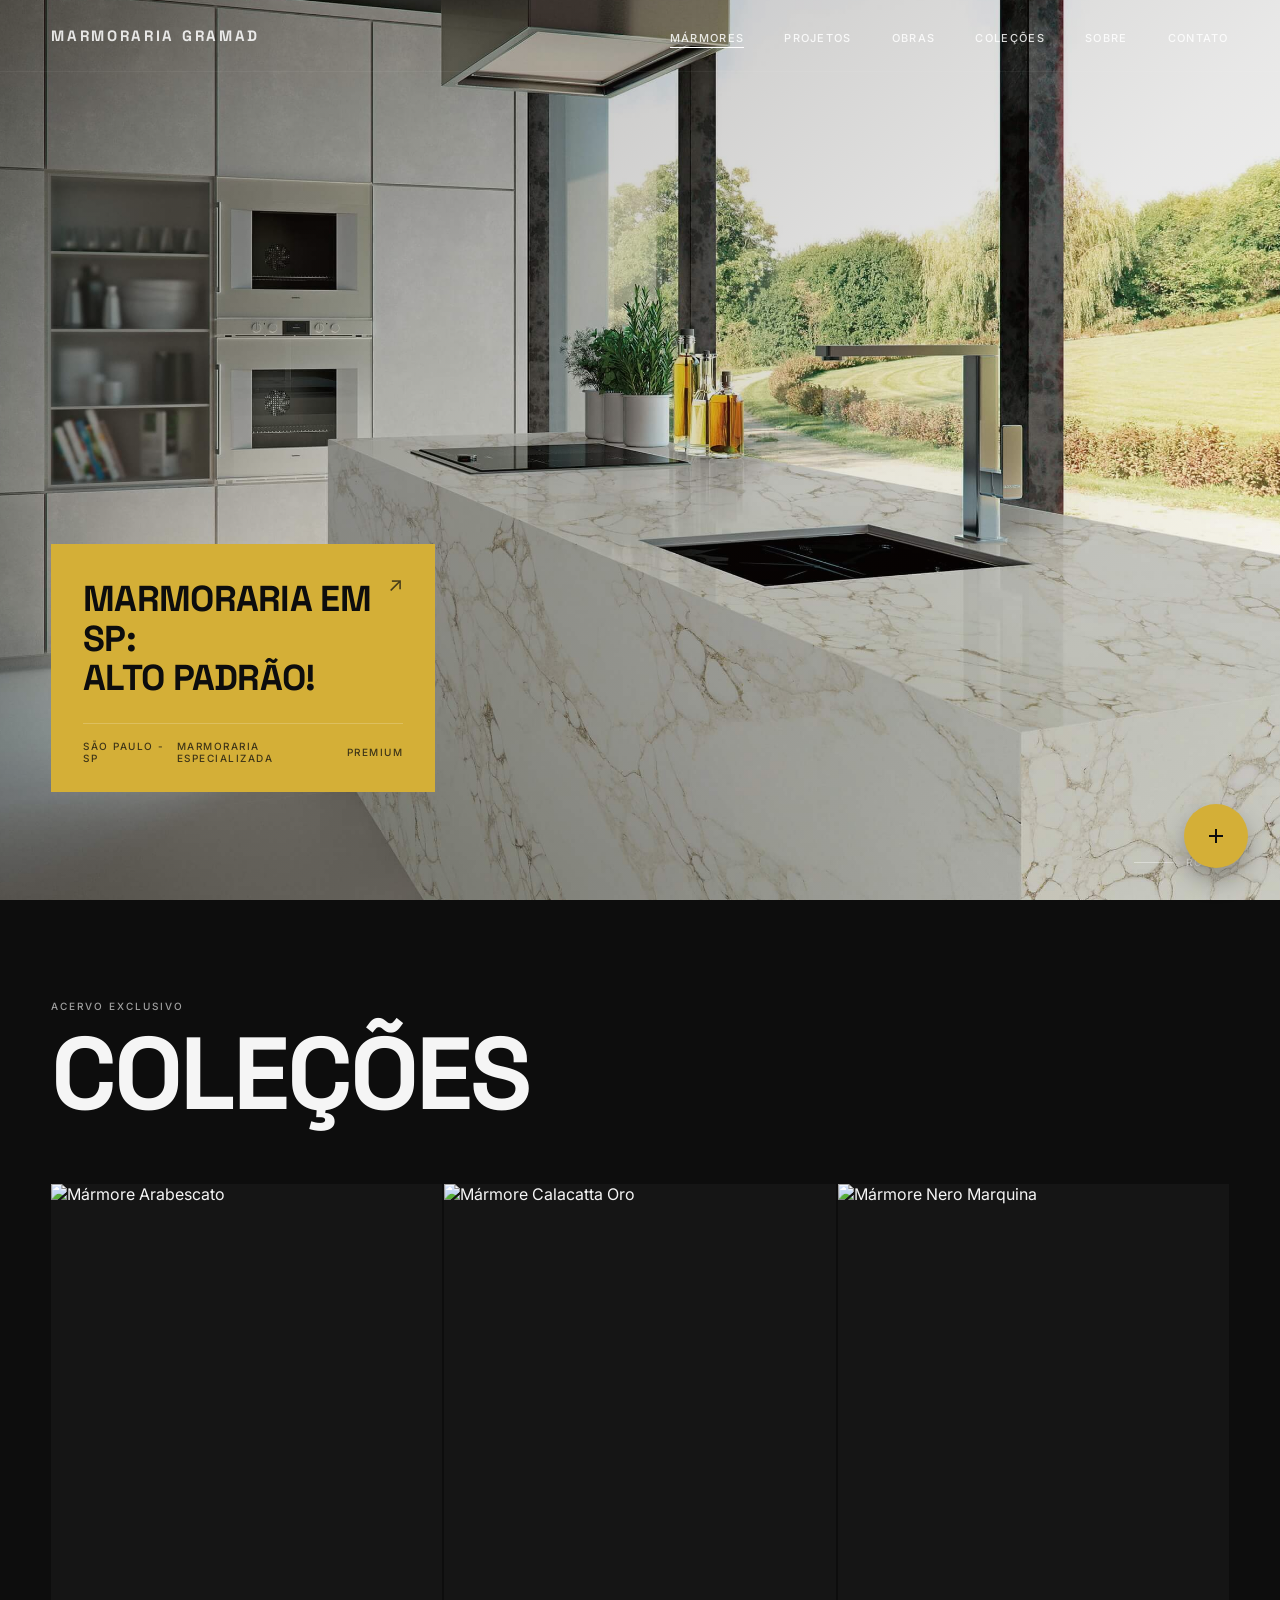
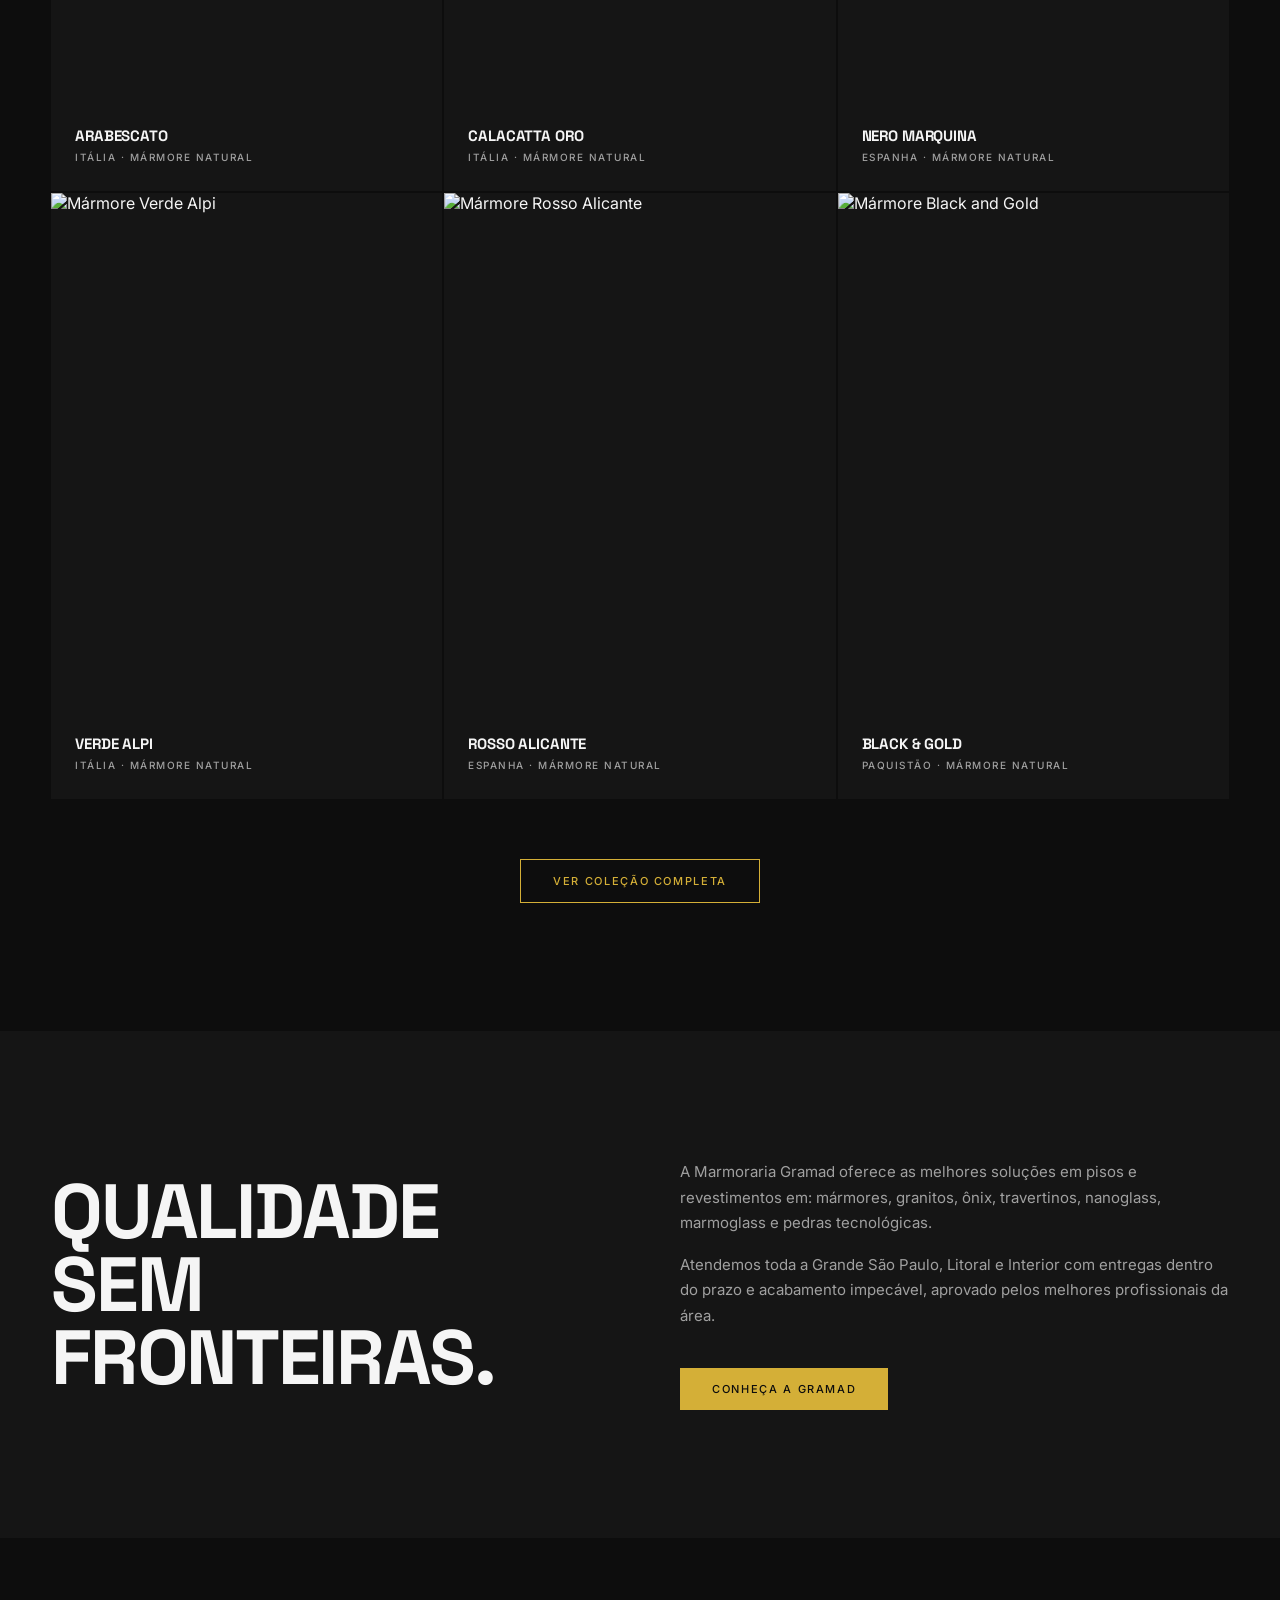
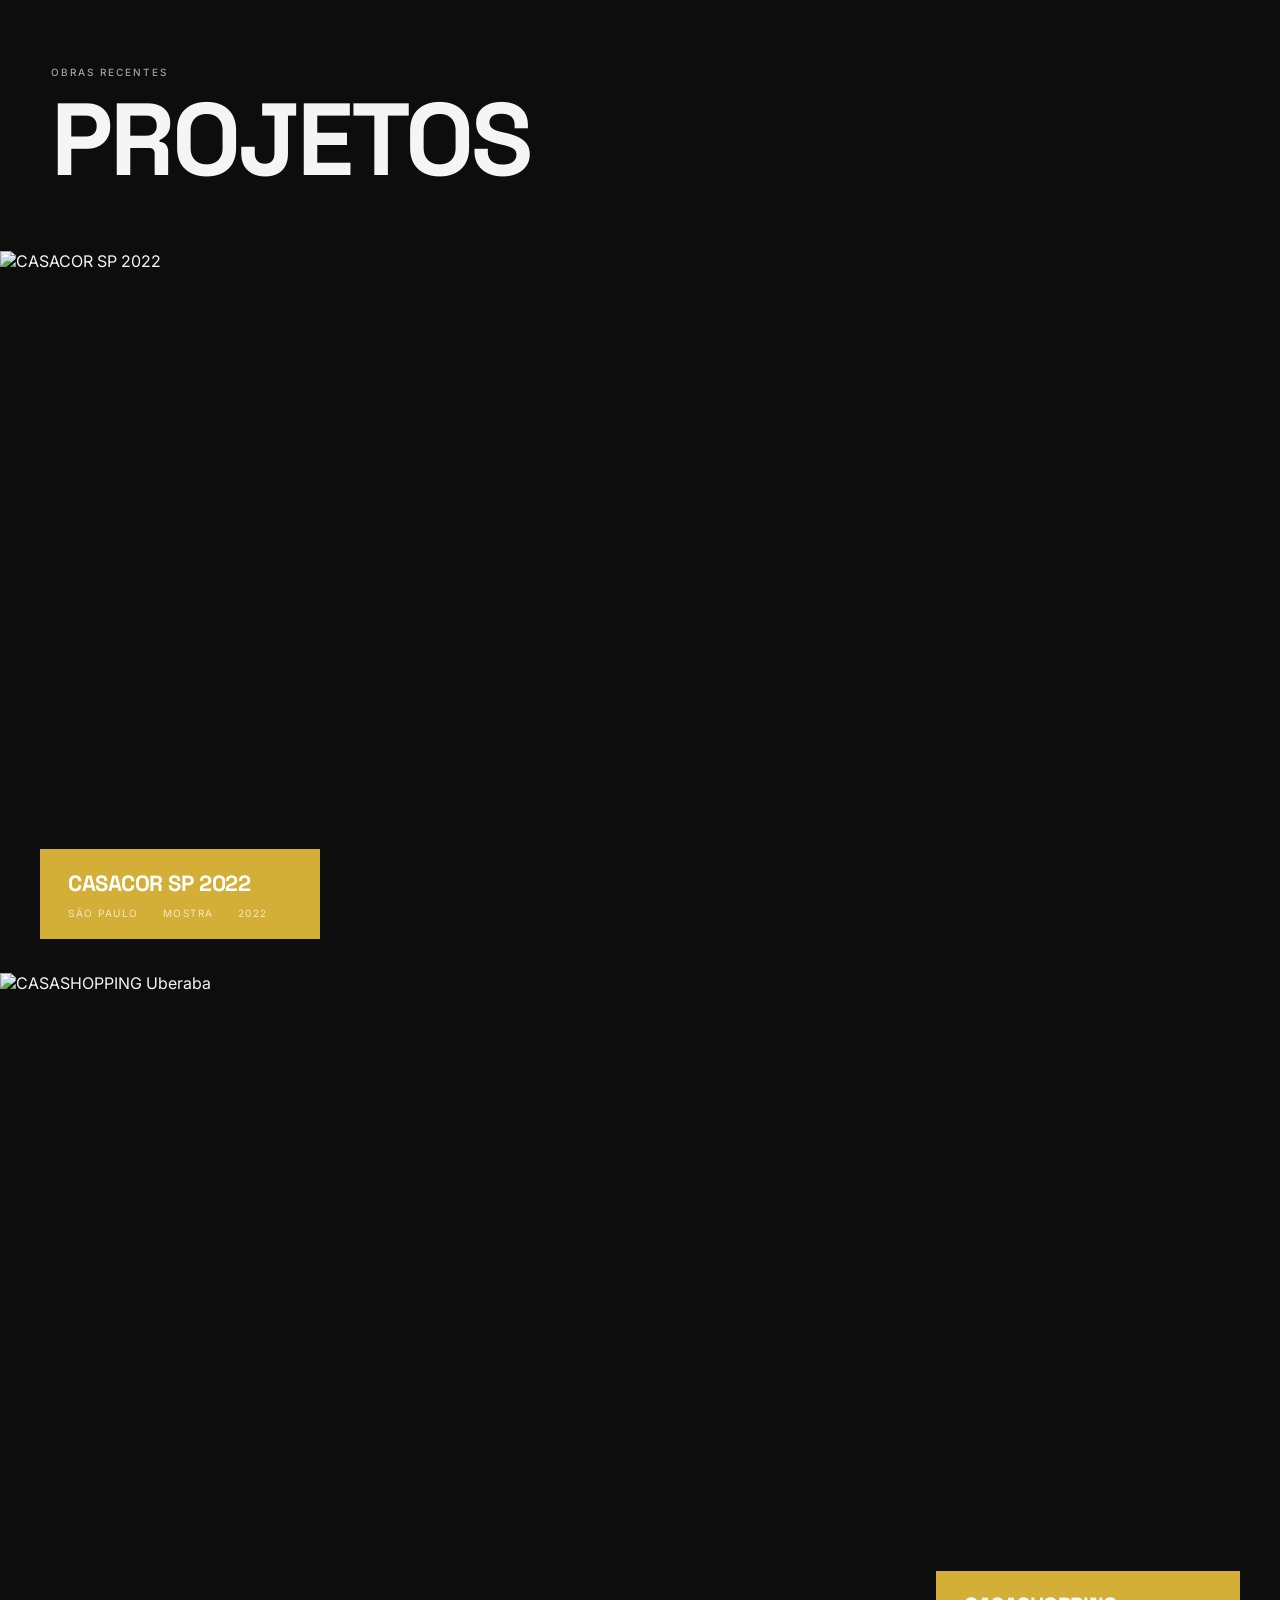
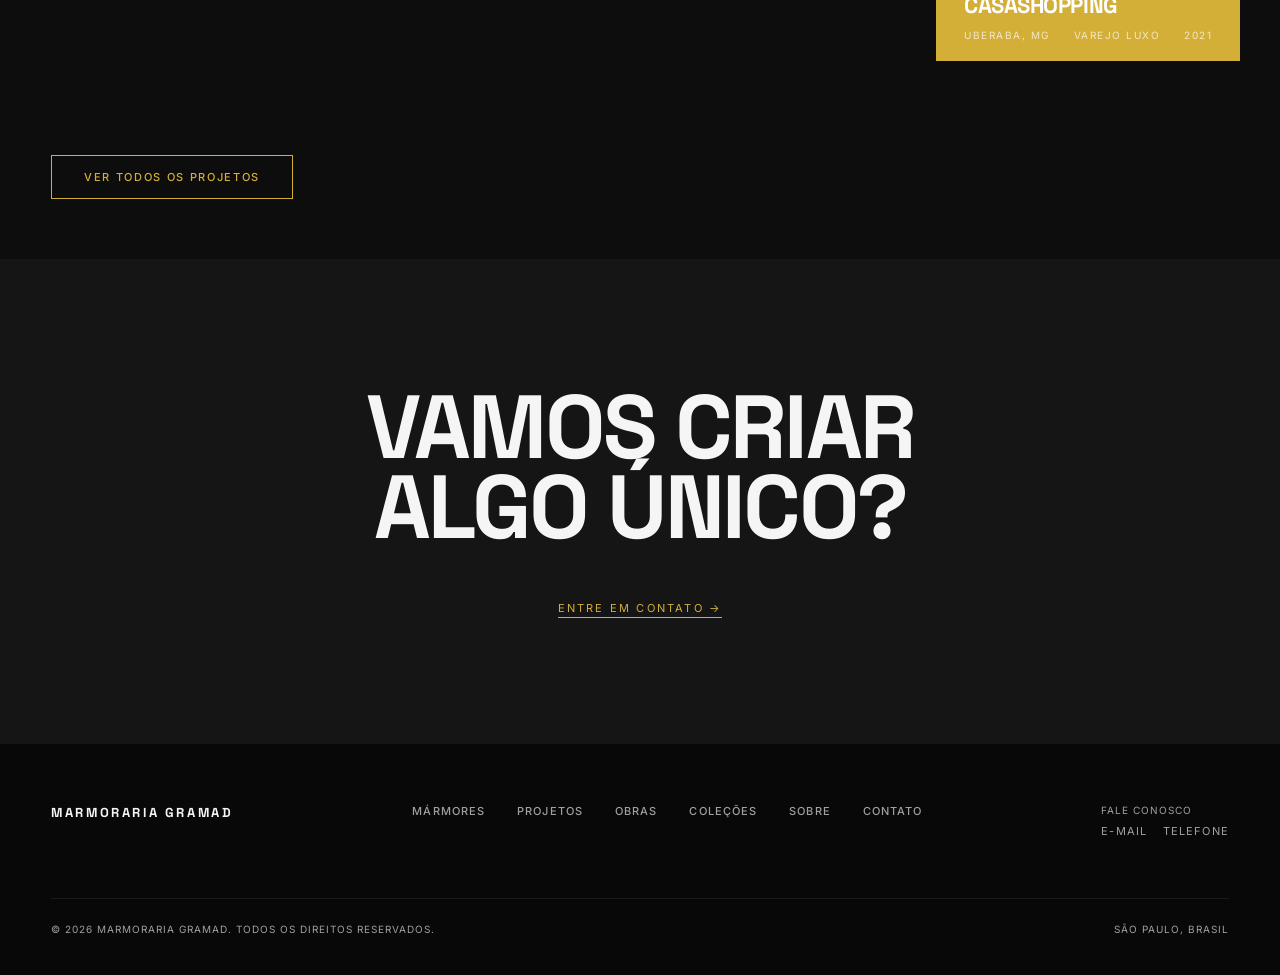
==== commit 99bf315d: "Update index.html" ====
--- a/index.html
+++ b/index.html
@@ -114,7 +114,7 @@
   <section class="hero-fullscreen">
     <div class="hero-bg">
       <img
-        src="assets/img/home/calacatta oro.jpg"
+        src="assets/img/Home/calacatta-oro.jpg"
         alt="Mármore Calacatta Machia Oro"
         loading="eager"
       >
@@ -146,7 +146,7 @@
       <!-- Produto 1 -->
       <a href="material-category.html" class="product-card reveal" data-delay="0.1">
         <div class="product-card-img reveal-img">
-          <img src="assets/img/home/Arabescato.webp" alt="Mármore Arabescato">
+          <img src="assets/img/home/arabescato.webp" alt="Mármore Arabescato">
         </div>
         <div class="product-card-info">
           <p class="product-card-name">Arabescato</p>
@@ -157,7 +157,7 @@
       <!-- Produto 2 -->
       <a href="material-category.html" class="product-card reveal" data-delay="0.2">
         <div class="product-card-img reveal-img">
-          <img src="assets/img/home/calacatta oro.jpg" alt="Mármore Calacatta Oro">
+          <img src="assets/img/home/calacatta-oro.jpg" alt="Mármore Calacatta Oro">
         </div>
         <div class="product-card-info">
           <p class="product-card-name">Calacatta Oro</p>
@@ -168,7 +168,7 @@
       <!-- Produto 3 -->
       <a href="material-category.html" class="product-card reveal" data-delay="0.3">
         <div class="product-card-img reveal-img">
-          <img src="assets/img/home/NERO MARQUINA.jpg" alt="Mármore Nero Marquina">
+          <img src="assets/img/home/nero-marquina.jpg" alt="Mármore Nero Marquina">
         </div>
         <div class="product-card-info">
           <p class="product-card-name">Nero Marquina</p>
@@ -179,7 +179,7 @@
       <!-- Produto 4 -->
       <a href="material-category.html" class="product-card reveal" data-delay="0.1">
         <div class="product-card-img reveal-img">
-          <img src="assets/img/home/verde alpi.jpg" alt="Mármore Verde Alpi">
+          <img src="assets/img/home/verde-alpi.jpg" alt="Mármore Verde Alpi">
         </div>
         <div class="product-card-info">
           <p class="product-card-name">Verde Alpi</p>
@@ -190,7 +190,7 @@
       <!-- Produto 5 -->
       <a href="material-category.html" class="product-card reveal" data-delay="0.2">
         <div class="product-card-img reveal-img">
-          <img src="assets/img/home/rosso alicante.webp" alt="Mármore Rosso Alicante">
+          <img src="assets/img/home/rosso-alicante.webp" alt="Mármore Rosso Alicante">
         </div>
         <div class="product-card-info">
           <p class="product-card-name">Rosso Alicante</p>
@@ -201,7 +201,7 @@
       <!-- Produto 6 -->
       <a href="material-category.html" class="product-card reveal" data-delay="0.3">
         <div class="product-card-img reveal-img">
-          <img src="assets/img/home/black & gold.jpg" alt="Mármore Black and Gold">
+          <img src="assets/img/home/black-and-gold.jpg" alt="Mármore Black and Gold">
         </div>
         <div class="product-card-info">
           <p class="product-card-name">Black & Gold</p>
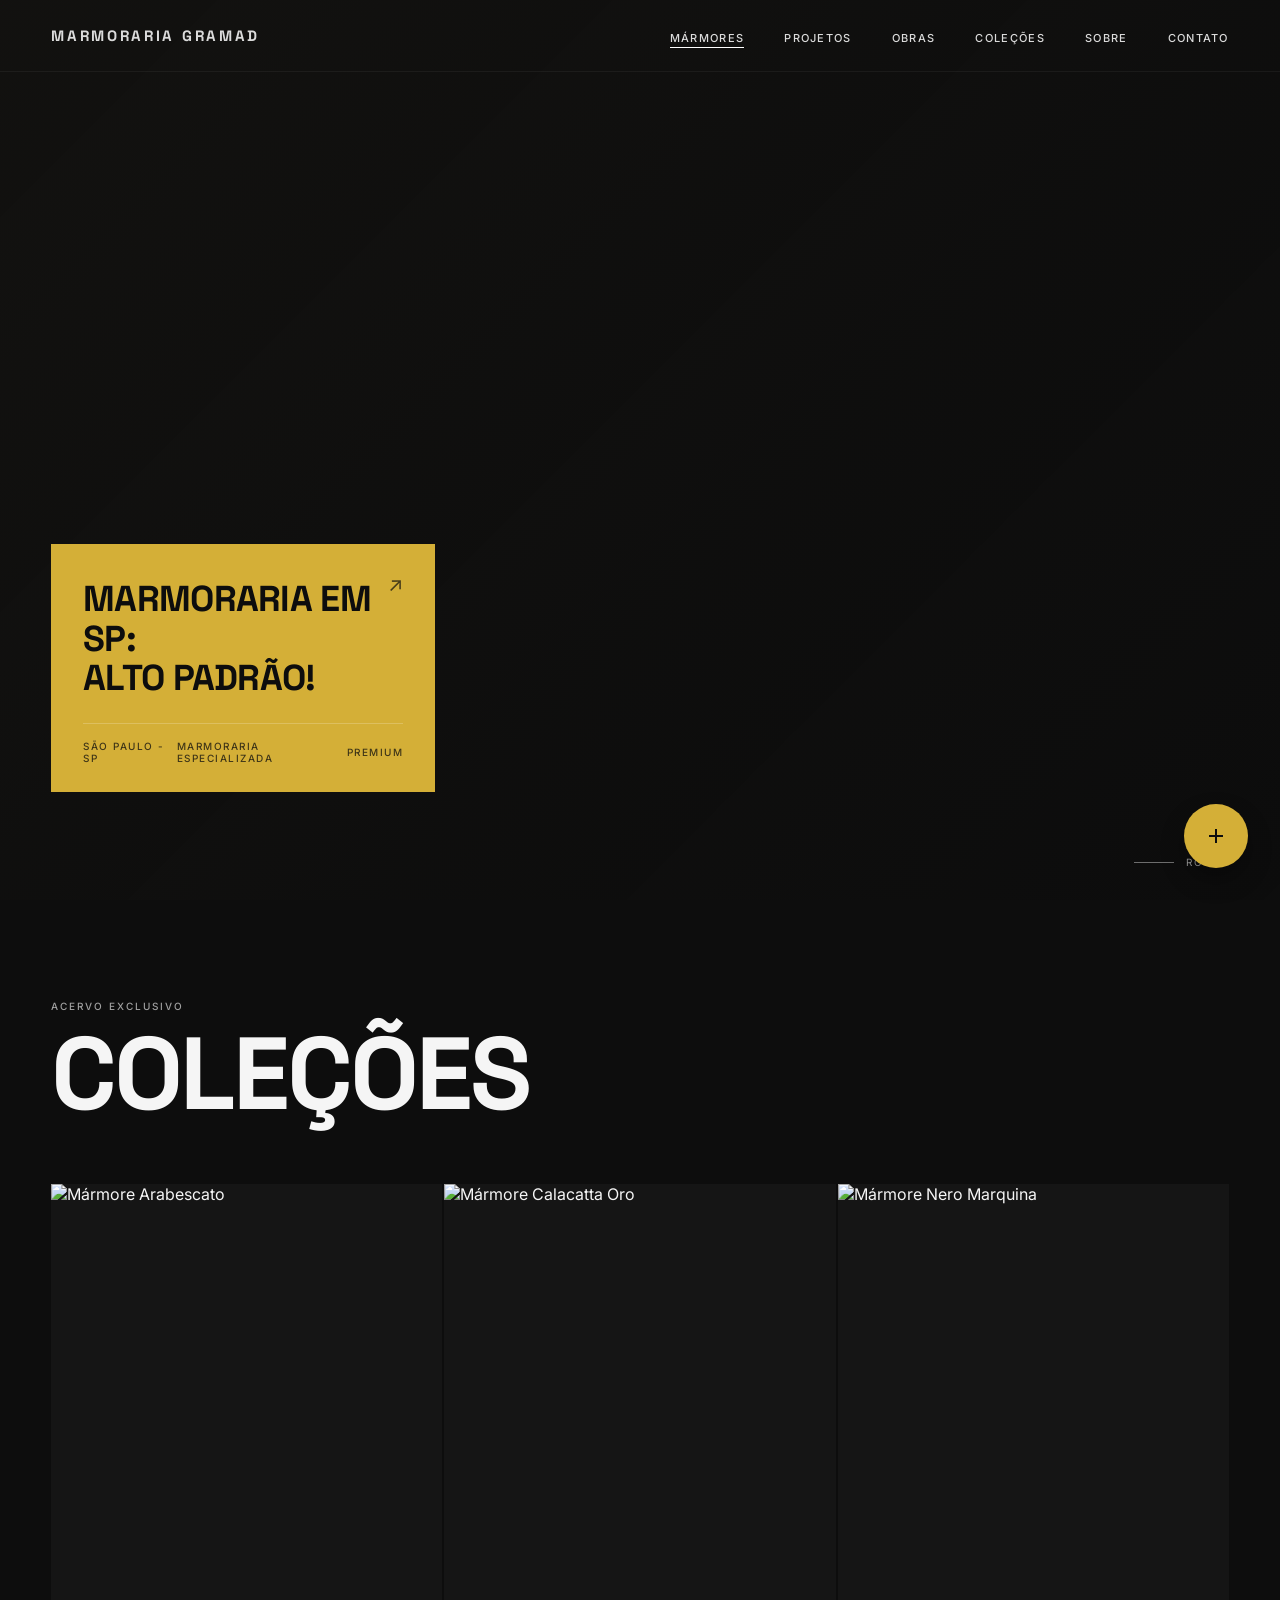
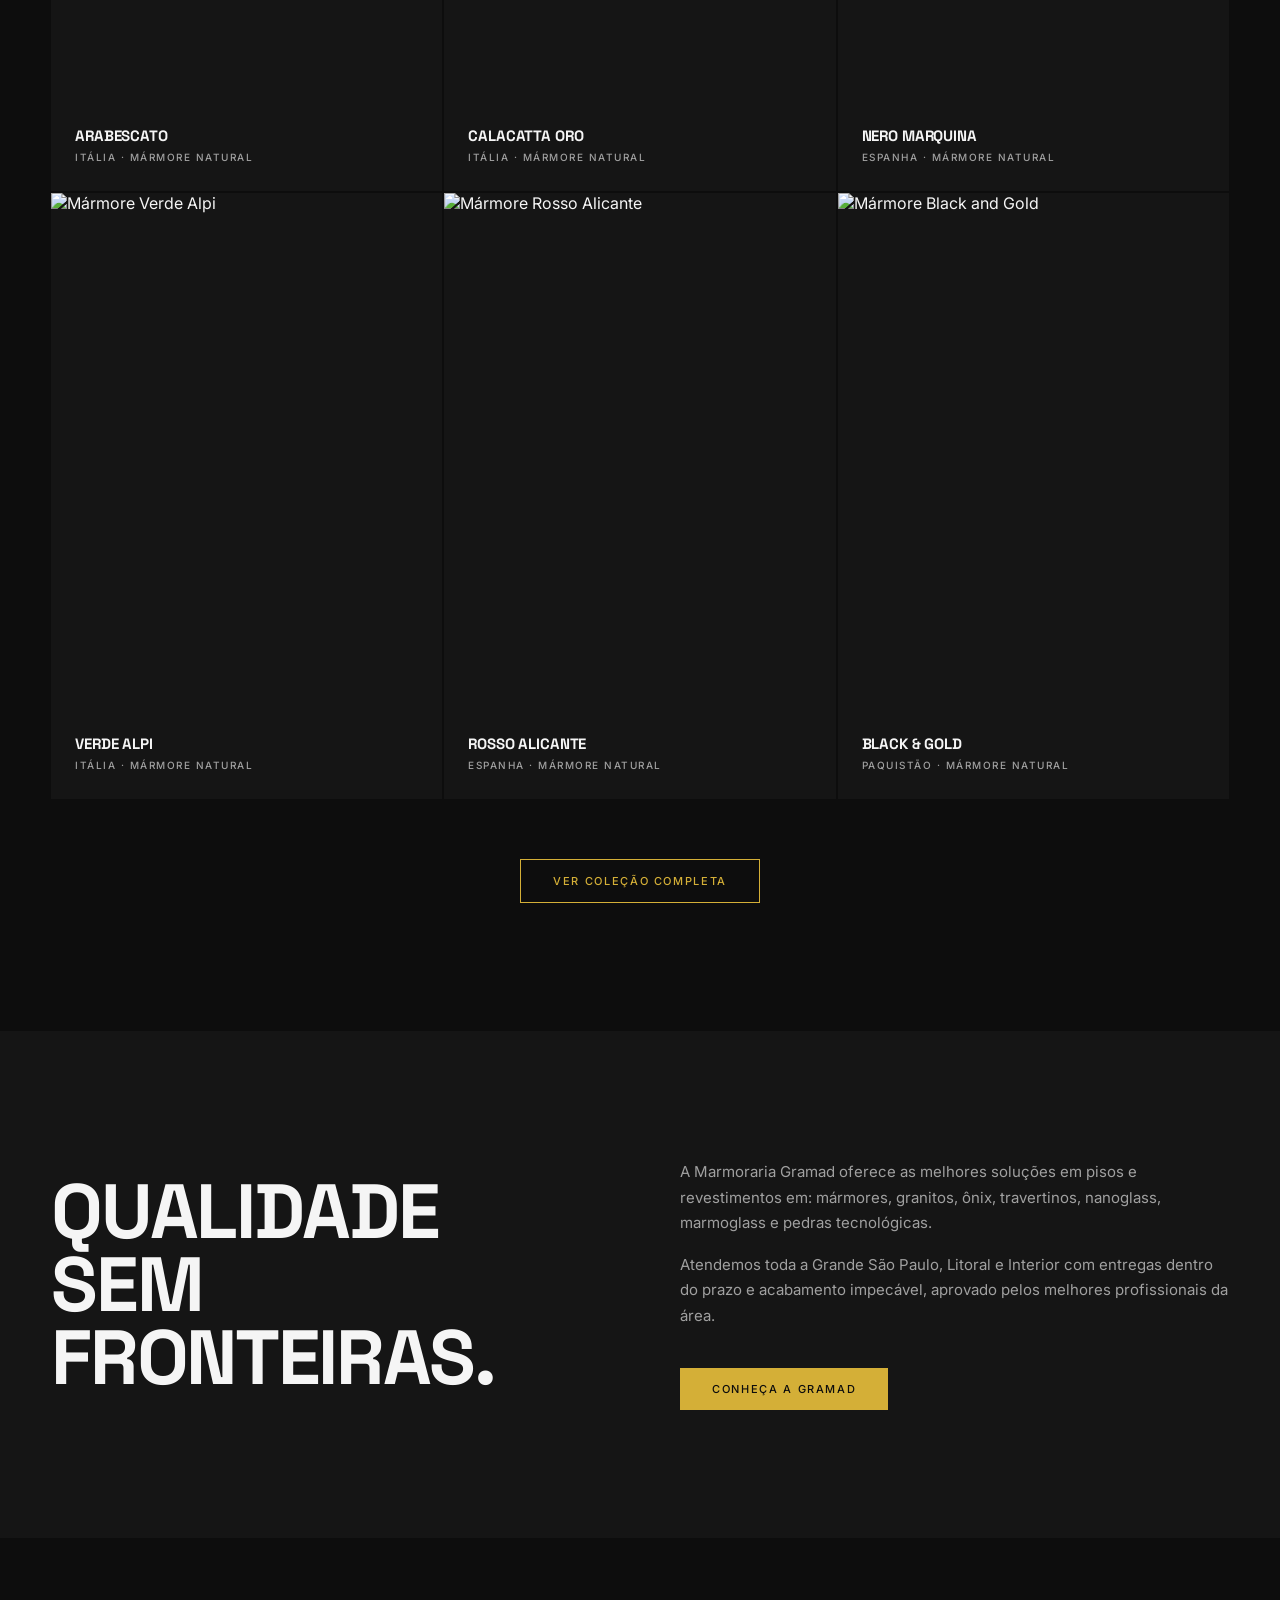
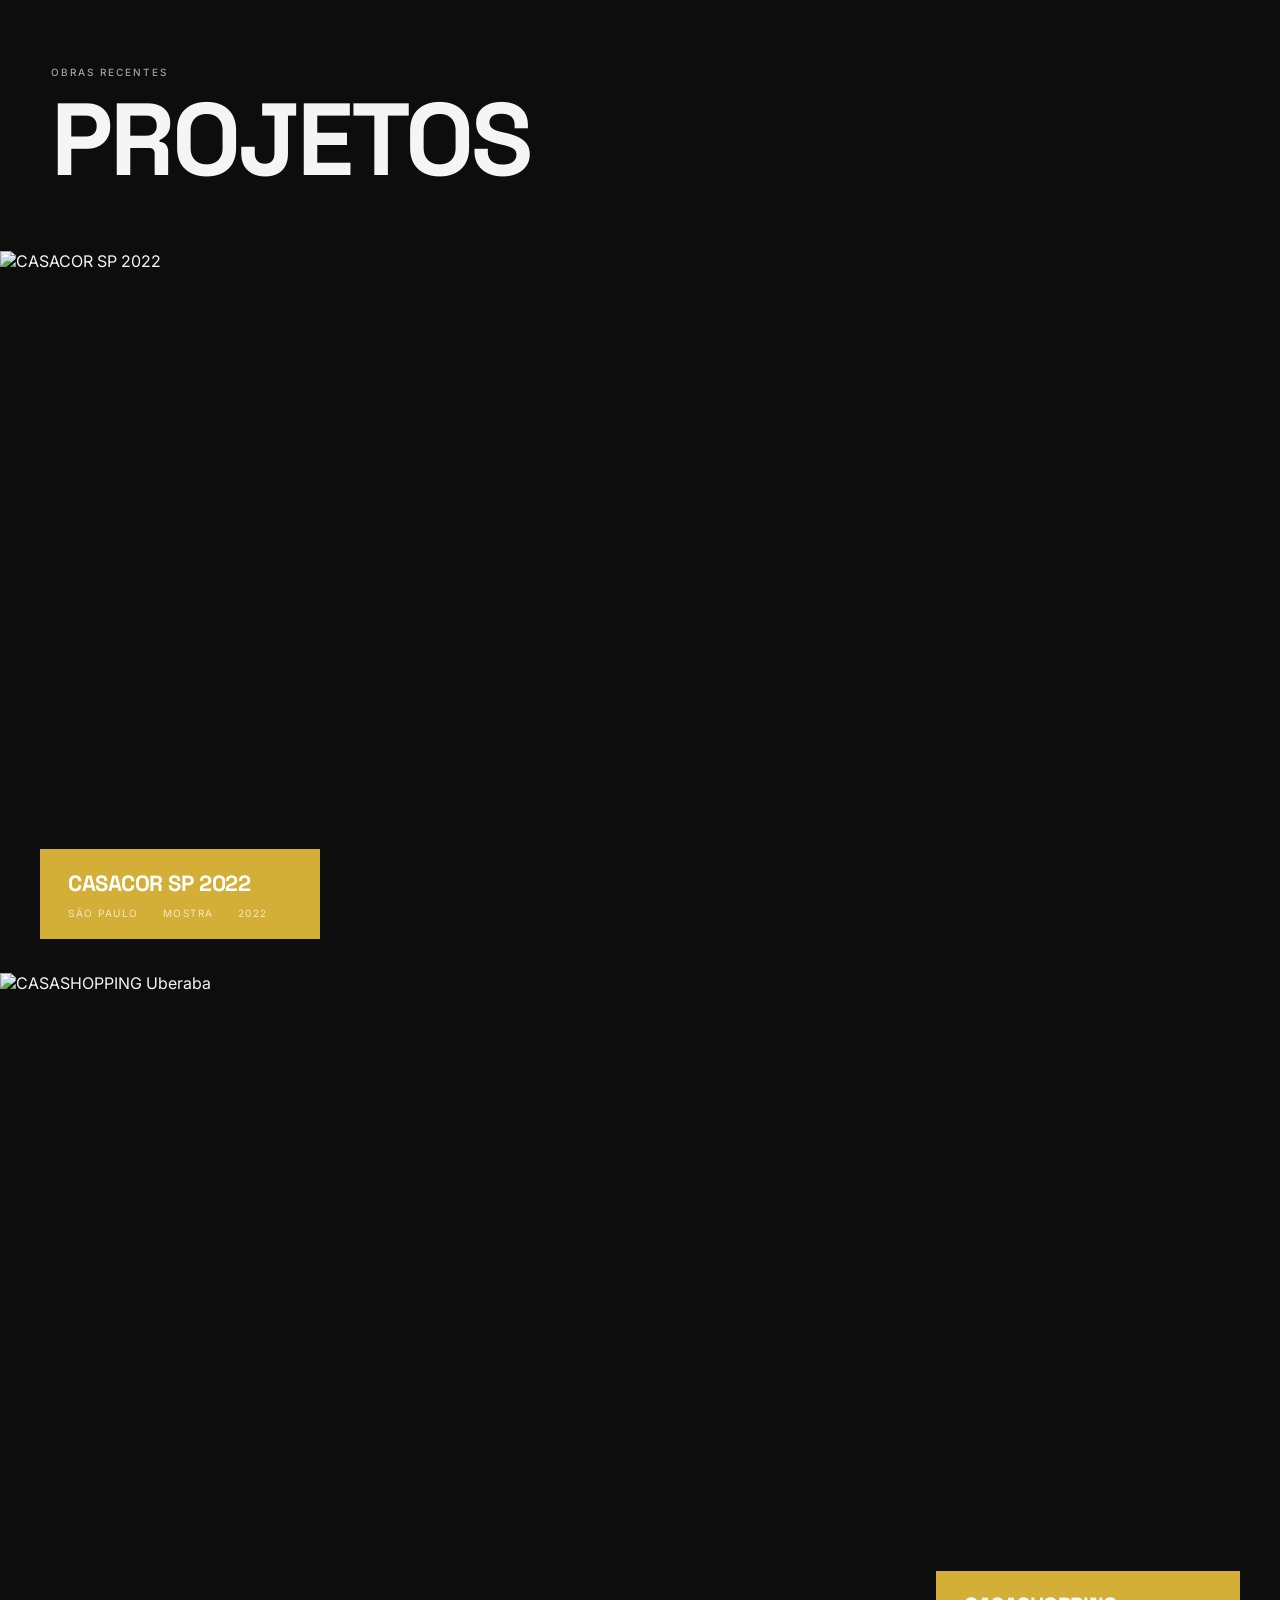
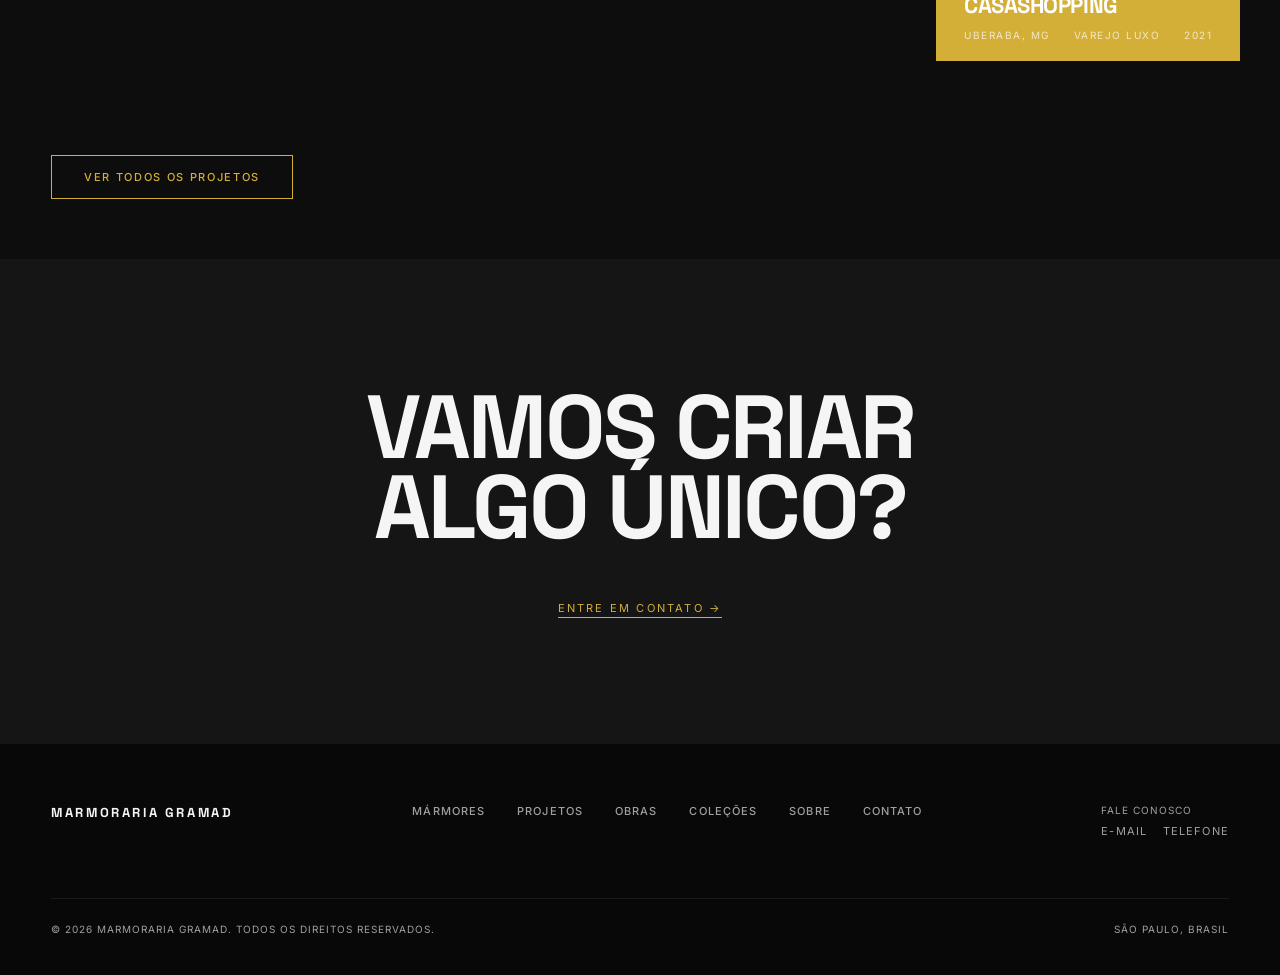
==== commit f5af5f74: "Update index.html" ====
--- a/index.html
+++ b/index.html
@@ -114,7 +114,7 @@
   <section class="hero-fullscreen">
     <div class="hero-bg">
       <img
-        src="assets/img/Home/calacatta-oro.jpg"
+        src="assets/img/home/calacatta-oro.jpg"
         alt="Mármore Calacatta Machia Oro"
         loading="eager"
       >
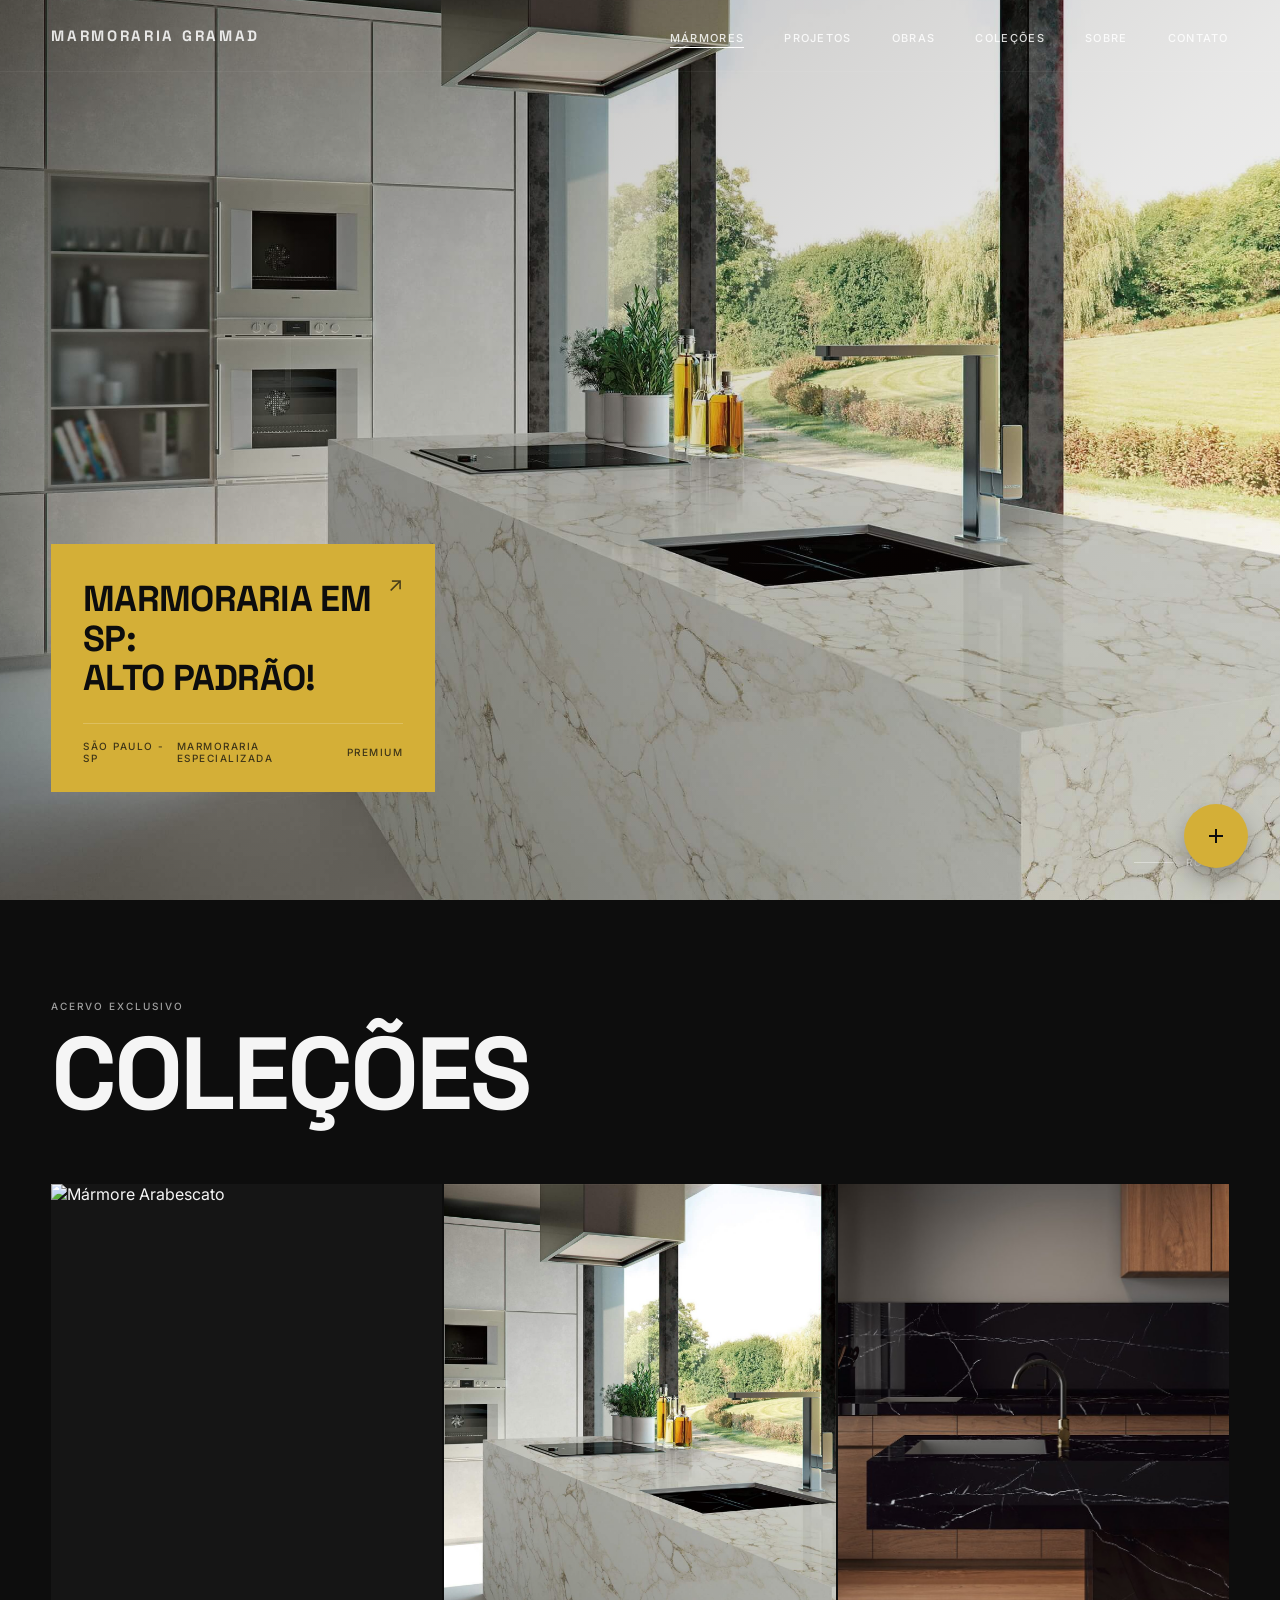
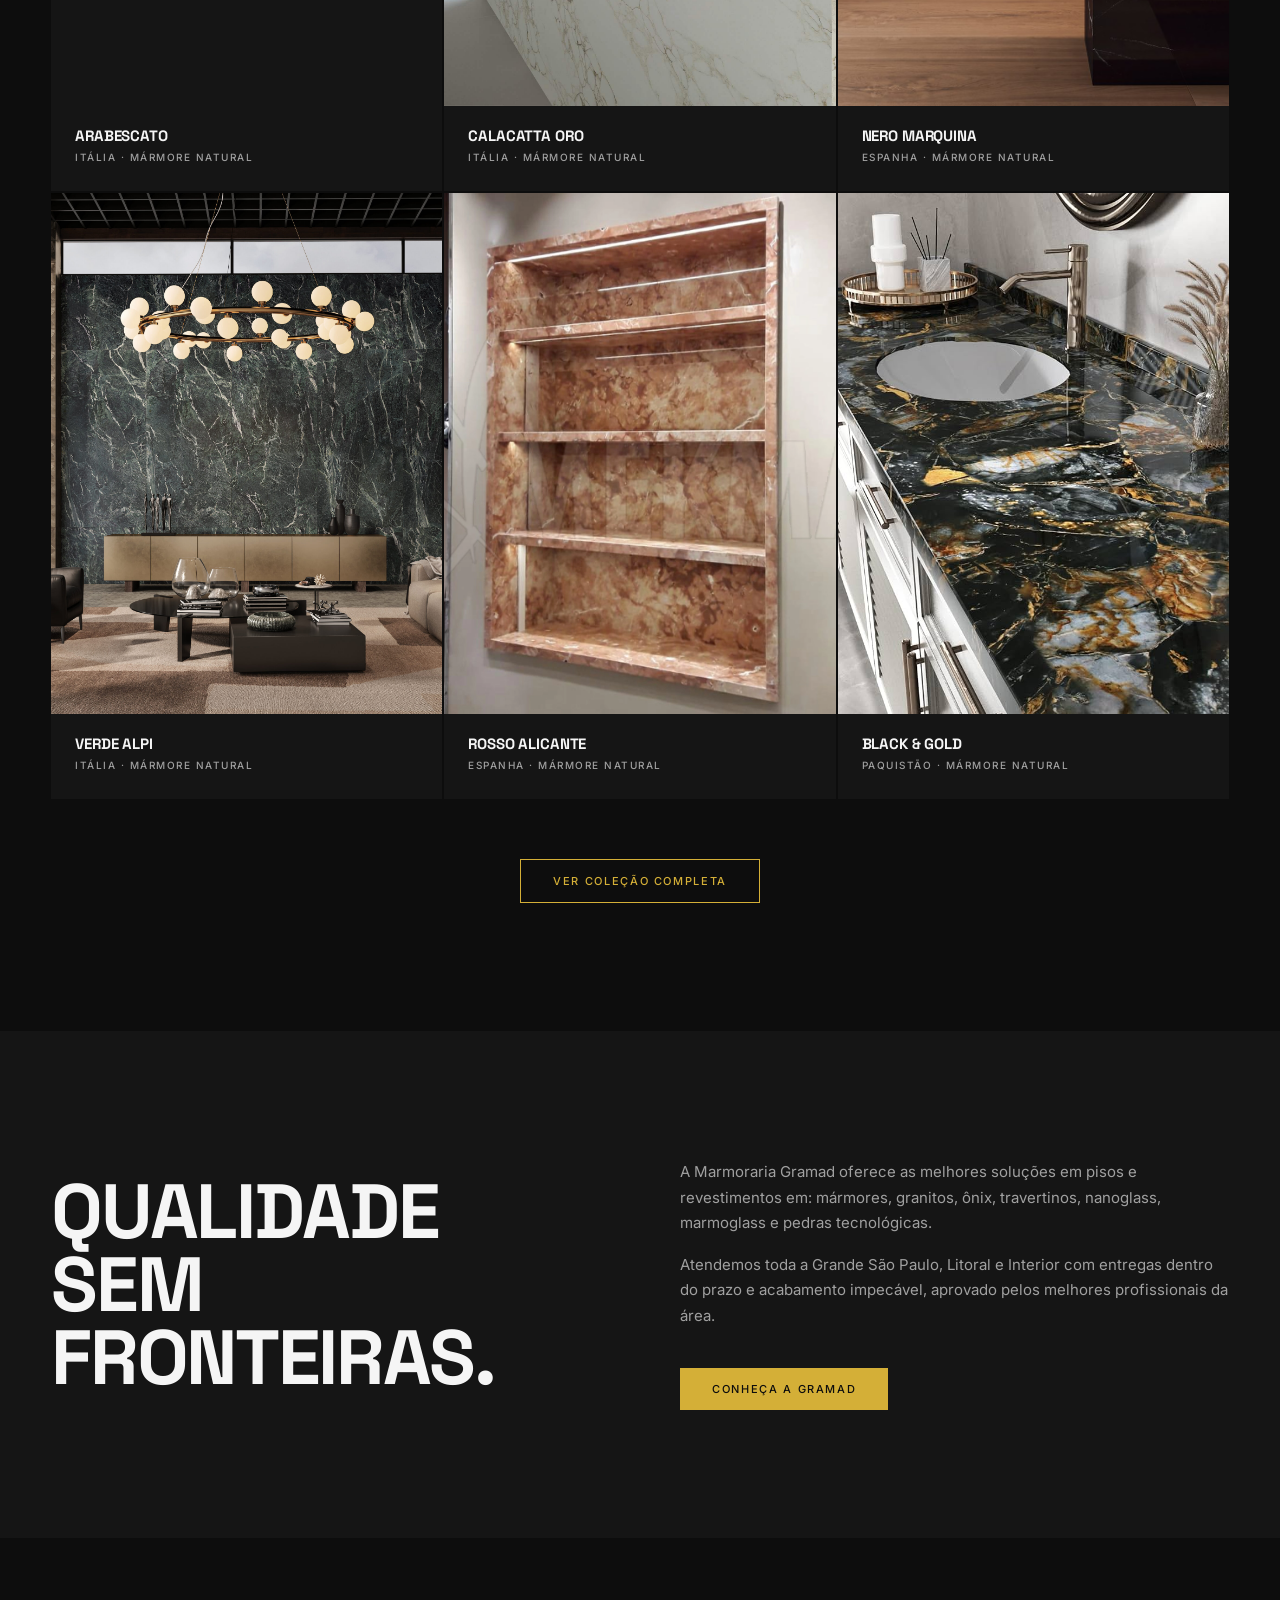
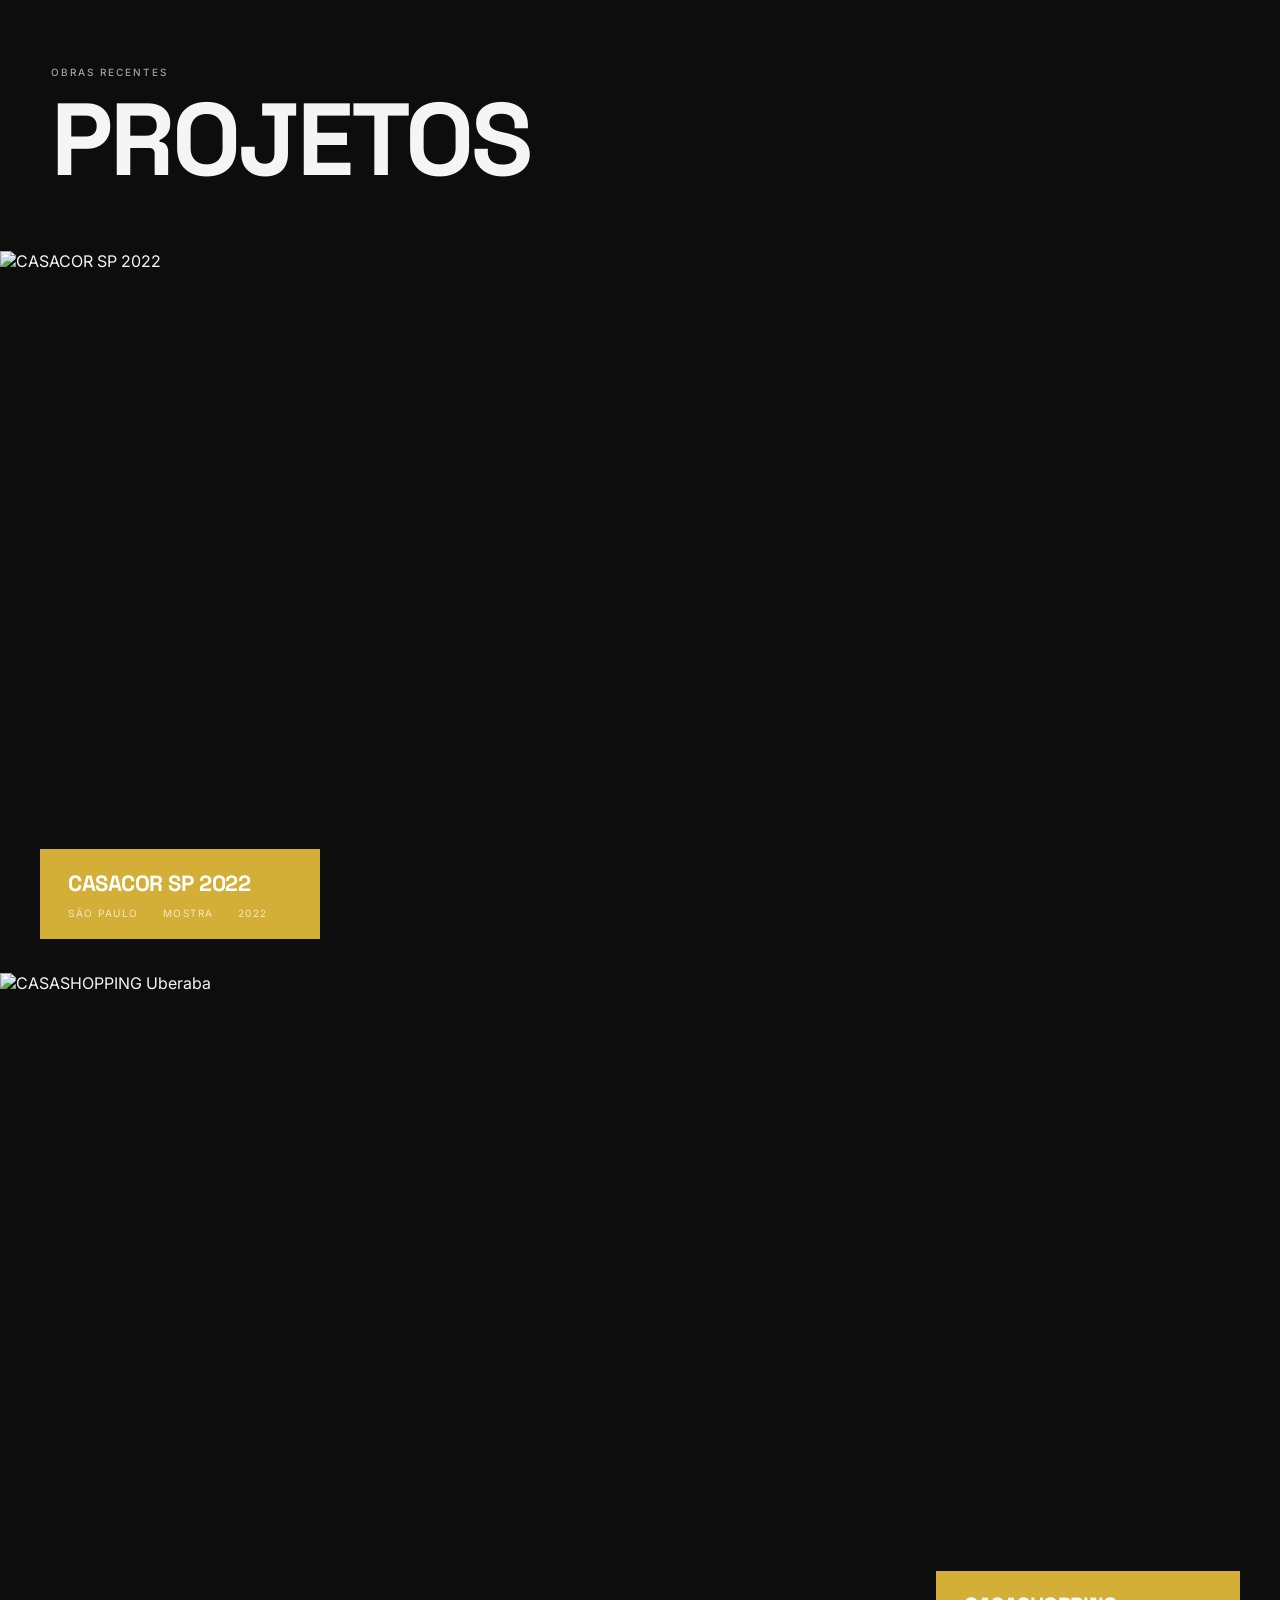
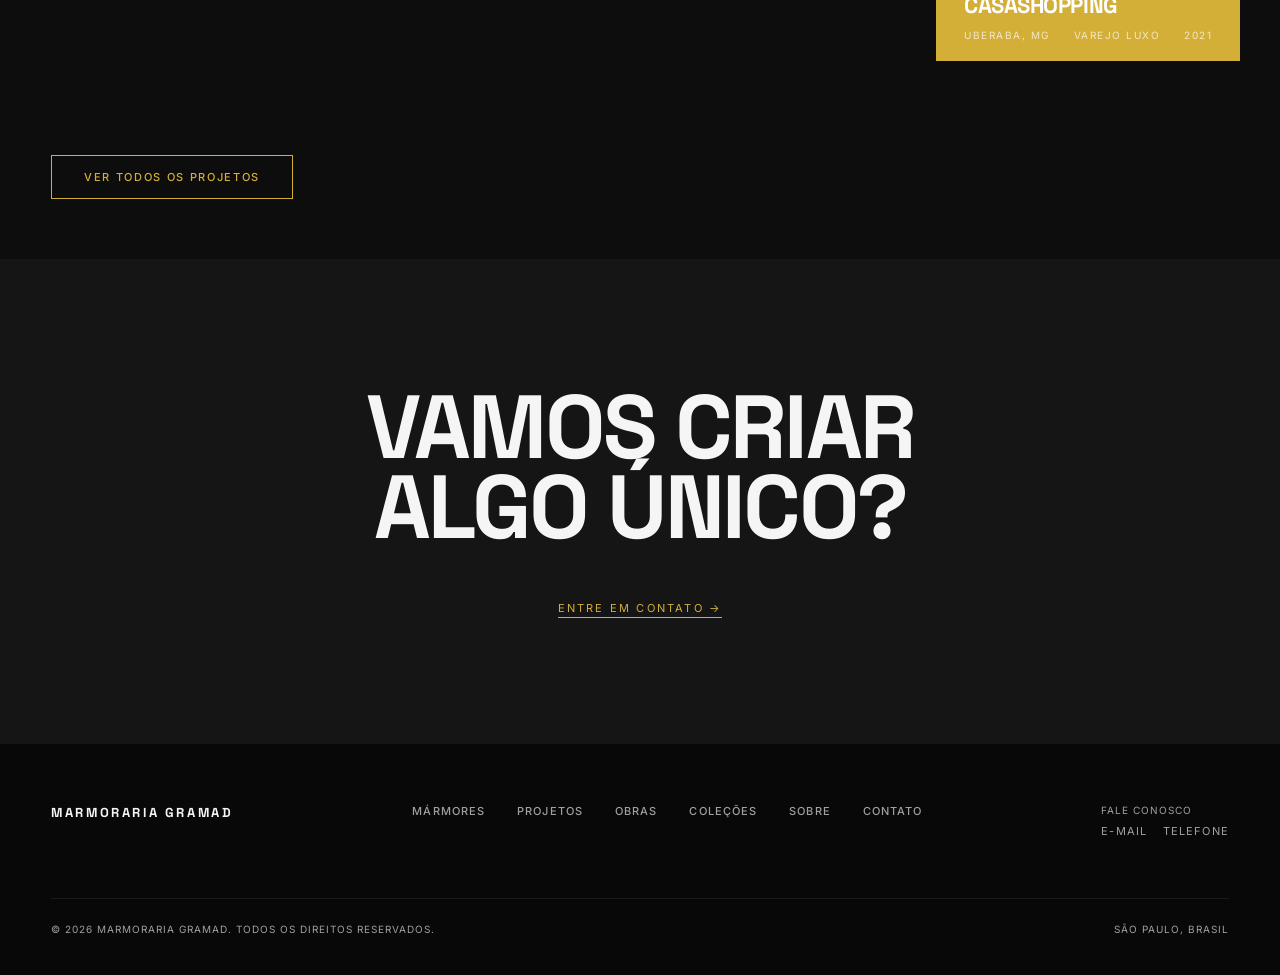
==== commit 30b54760: "Update index.html" ====
--- a/index.html
+++ b/index.html
@@ -12,14 +12,14 @@
   <meta property="og:url" content="https://www.marmorariagramad.com.br/">
   <meta property="og:title" content="Marmoraria Gramad | Mármores, Granitos e Pedras em São Paulo">
   <meta property="og:description" content="Design mineral e execução impecável. Especialista em pedras naturais e industrializadas para projetos residenciais e comerciais de luxo.">
-  <meta property="og:image" content="https://www.marmorariagramad.com.br/assets/img/home/calacatta-oro.jpg">
+  <meta property="og:image" content="https://www.marmorariagramad.com.br/assets/img/Home/calacatta-oro.jpg">
 
   <!-- Twitter -->
   <meta property="twitter:card" content="summary_large_image">
   <meta property="twitter:url" content="https://www.marmorariagramad.com.br/">
   <meta property="twitter:title" content="Marmoraria Gramad | Mármores e Granitos de Luxo">
   <meta property="twitter:description" content="Marmorararia em SP especializada em acabamentos premium e pedras selecionadas.">
-  <meta property="twitter:image" content="https://www.marmorariagramad.com.br/assets/img/home/calacatta-oro.jpg">
+  <meta property="twitter:image" content="https://www.marmorariagramad.com.br/assets/img/Home/calacatta-oro.jpg">
 
   <!-- Favicon -->
   <link rel="icon" href="assets/img/site/favicon.png" type="image/png">
@@ -35,7 +35,7 @@
     "@context": "https://schema.org",
     "@type": "LocalBusiness",
     "name": "Marmoraria Gramad",
-    "image": "https://www.marmorariagramad.com.br/assets/img/home/calacatta-oro.jpg",
+    "image": "https://www.marmorariagramad.com.br/assets/img/Home/calacatta-oro.jpg",
     "@id": "https://www.marmorariagramad.com.br/",
     "url": "https://www.marmorariagramad.com.br/",
     "telephone": "+551137193000",
@@ -114,7 +114,7 @@
   <section class="hero-fullscreen">
     <div class="hero-bg">
       <img
-        src="assets/img/home/calacatta-oro.jpg"
+        src="assets/img/Home/calacatta-oro.jpg"
         alt="Mármore Calacatta Machia Oro"
         loading="eager"
       >
@@ -146,7 +146,7 @@
       <!-- Produto 1 -->
       <a href="material-category.html" class="product-card reveal" data-delay="0.1">
         <div class="product-card-img reveal-img">
-          <img src="assets/img/home/arabescato.webp" alt="Mármore Arabescato">
+          <img src="assets/img/Home/arabescato.webp" alt="Mármore Arabescato">
         </div>
         <div class="product-card-info">
           <p class="product-card-name">Arabescato</p>
@@ -157,7 +157,7 @@
       <!-- Produto 2 -->
       <a href="material-category.html" class="product-card reveal" data-delay="0.2">
         <div class="product-card-img reveal-img">
-          <img src="assets/img/home/calacatta-oro.jpg" alt="Mármore Calacatta Oro">
+          <img src="assets/img/Home/calacatta-oro.jpg" alt="Mármore Calacatta Oro">
         </div>
         <div class="product-card-info">
           <p class="product-card-name">Calacatta Oro</p>
@@ -168,7 +168,7 @@
       <!-- Produto 3 -->
       <a href="material-category.html" class="product-card reveal" data-delay="0.3">
         <div class="product-card-img reveal-img">
-          <img src="assets/img/home/nero-marquina.jpg" alt="Mármore Nero Marquina">
+          <img src="assets/img/Home/nero-marquina.jpg" alt="Mármore Nero Marquina">
         </div>
         <div class="product-card-info">
           <p class="product-card-name">Nero Marquina</p>
@@ -179,7 +179,7 @@
       <!-- Produto 4 -->
       <a href="material-category.html" class="product-card reveal" data-delay="0.1">
         <div class="product-card-img reveal-img">
-          <img src="assets/img/home/verde-alpi.jpg" alt="Mármore Verde Alpi">
+          <img src="assets/img/Home/verde-alpi.jpg" alt="Mármore Verde Alpi">
         </div>
         <div class="product-card-info">
           <p class="product-card-name">Verde Alpi</p>
@@ -190,7 +190,7 @@
       <!-- Produto 5 -->
       <a href="material-category.html" class="product-card reveal" data-delay="0.2">
         <div class="product-card-img reveal-img">
-          <img src="assets/img/home/rosso-alicante.webp" alt="Mármore Rosso Alicante">
+          <img src="assets/img/Home/rosso-alicante.webp" alt="Mármore Rosso Alicante">
         </div>
         <div class="product-card-info">
           <p class="product-card-name">Rosso Alicante</p>
@@ -201,7 +201,7 @@
       <!-- Produto 6 -->
       <a href="material-category.html" class="product-card reveal" data-delay="0.3">
         <div class="product-card-img reveal-img">
-          <img src="assets/img/home/black-and-gold.jpg" alt="Mármore Black and Gold">
+          <img src="assets/img/Home/black-and-gold.jpg" alt="Mármore Black and Gold">
         </div>
         <div class="product-card-info">
           <p class="product-card-name">Black & Gold</p>
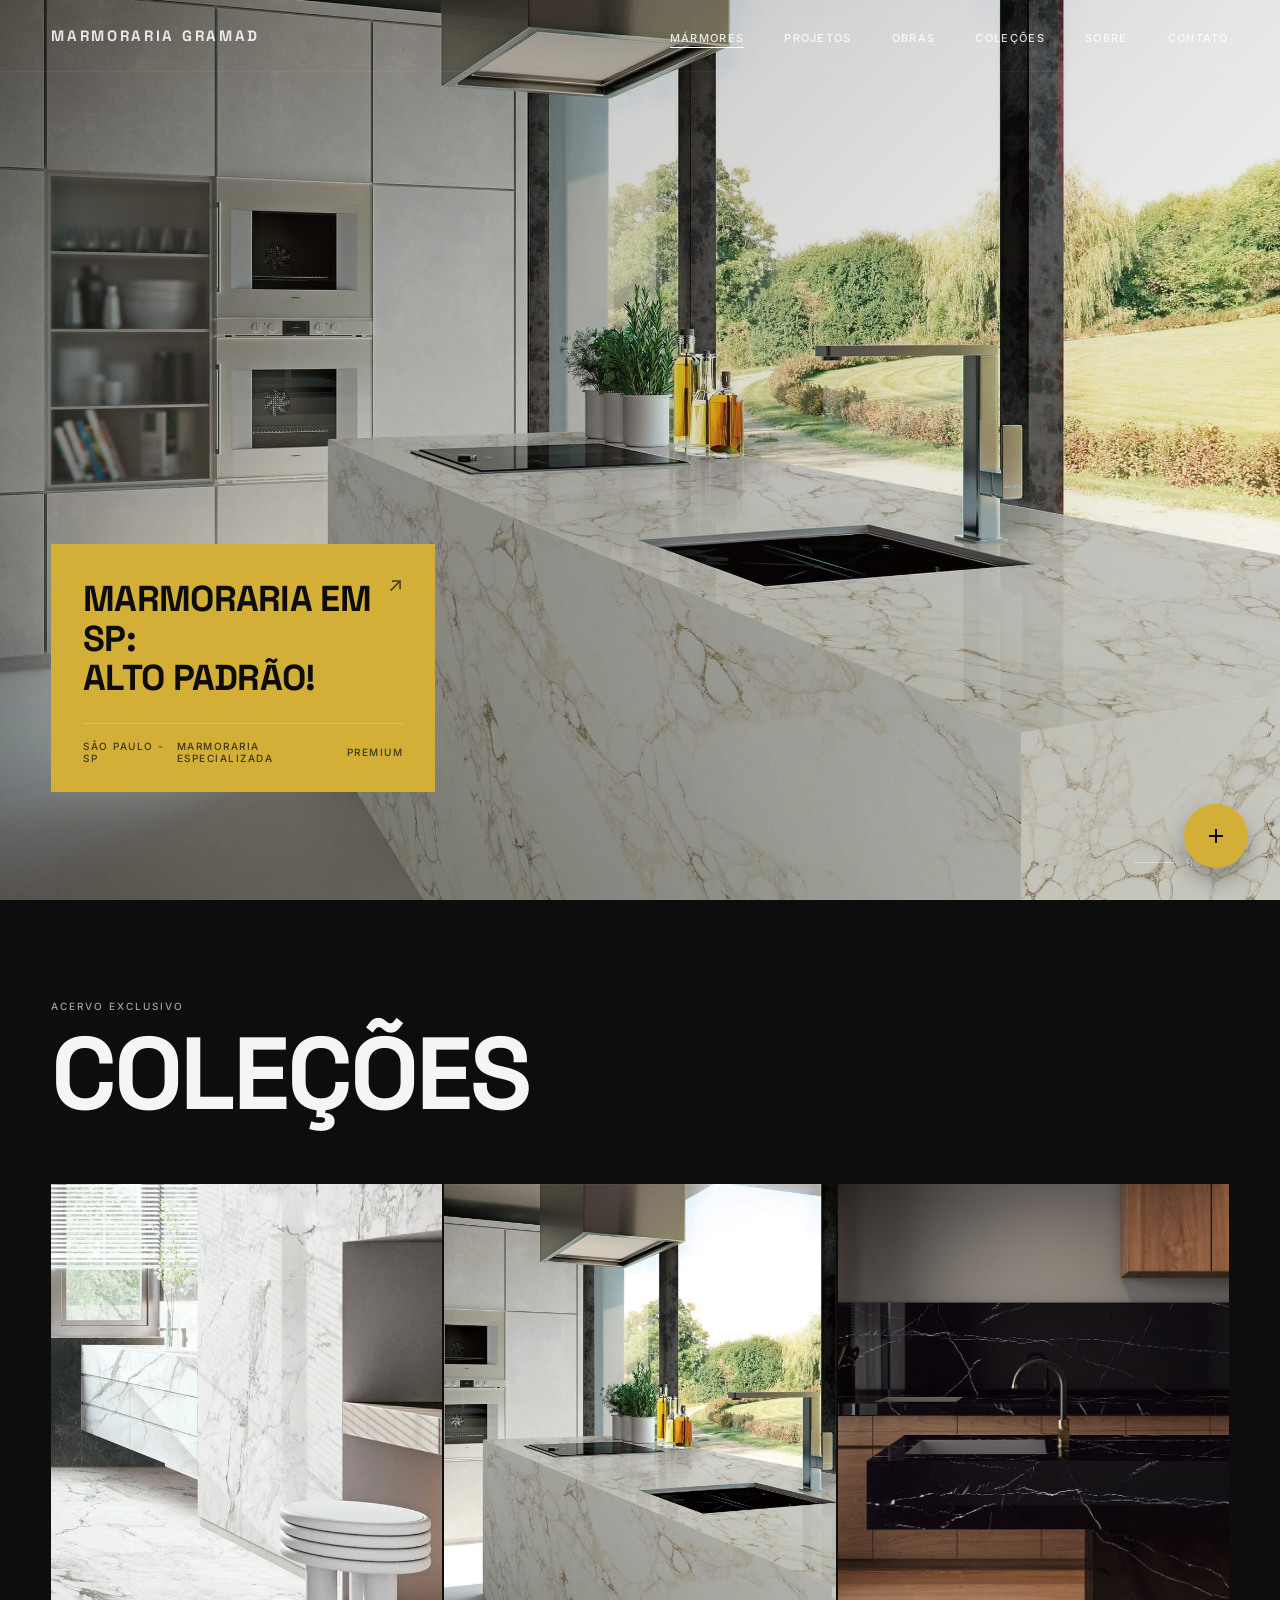
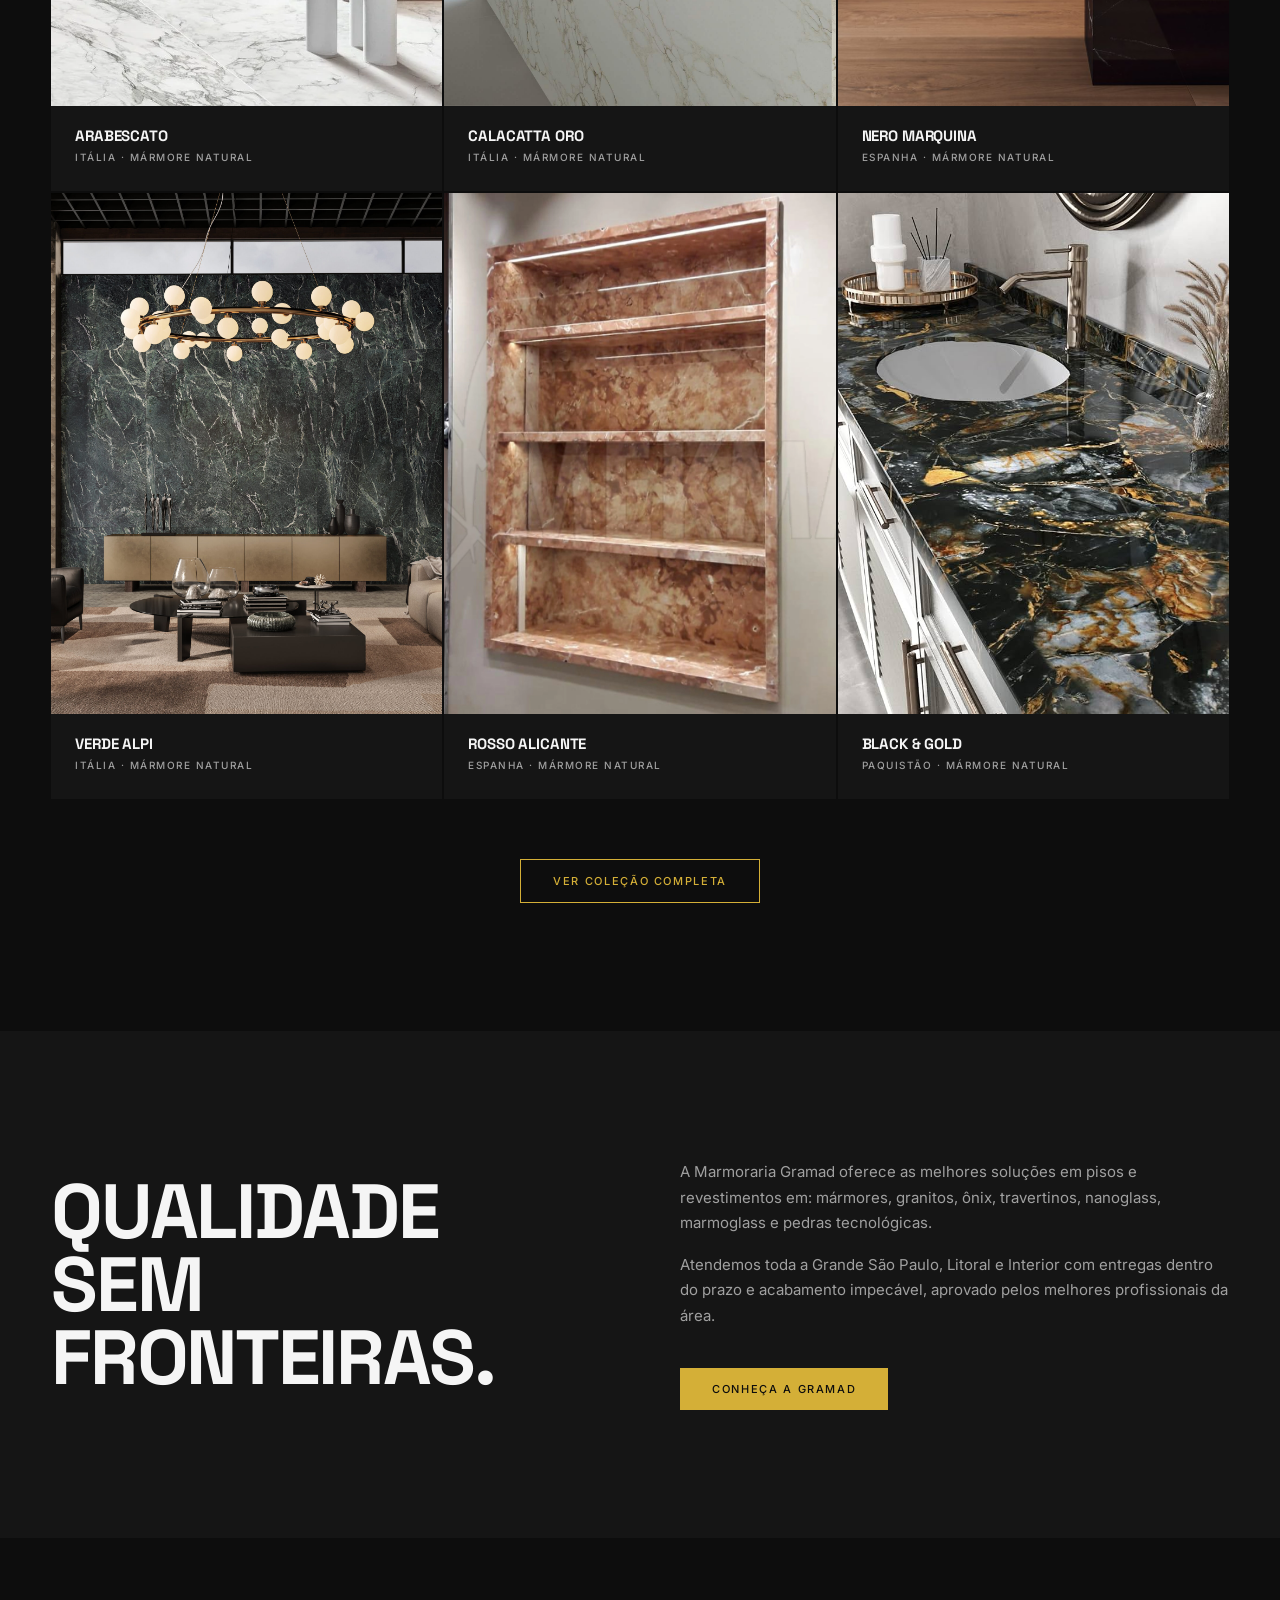
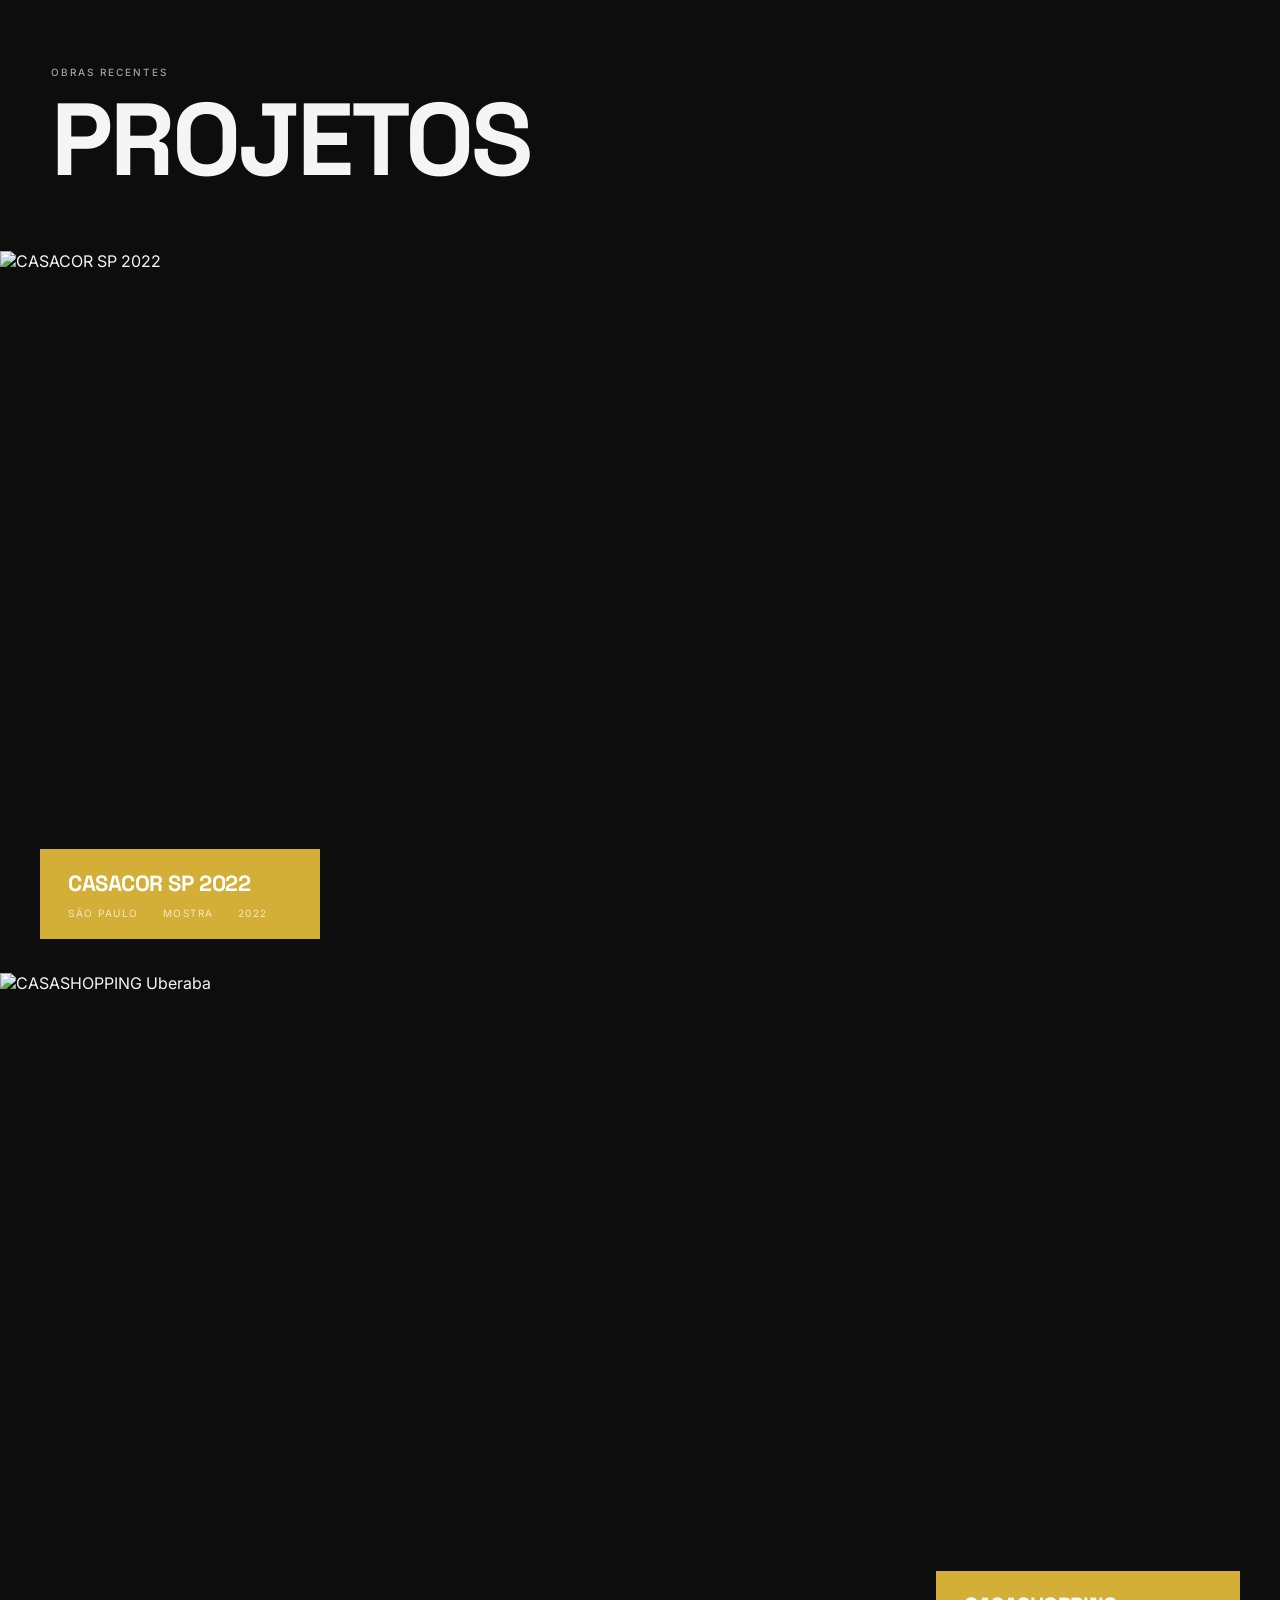
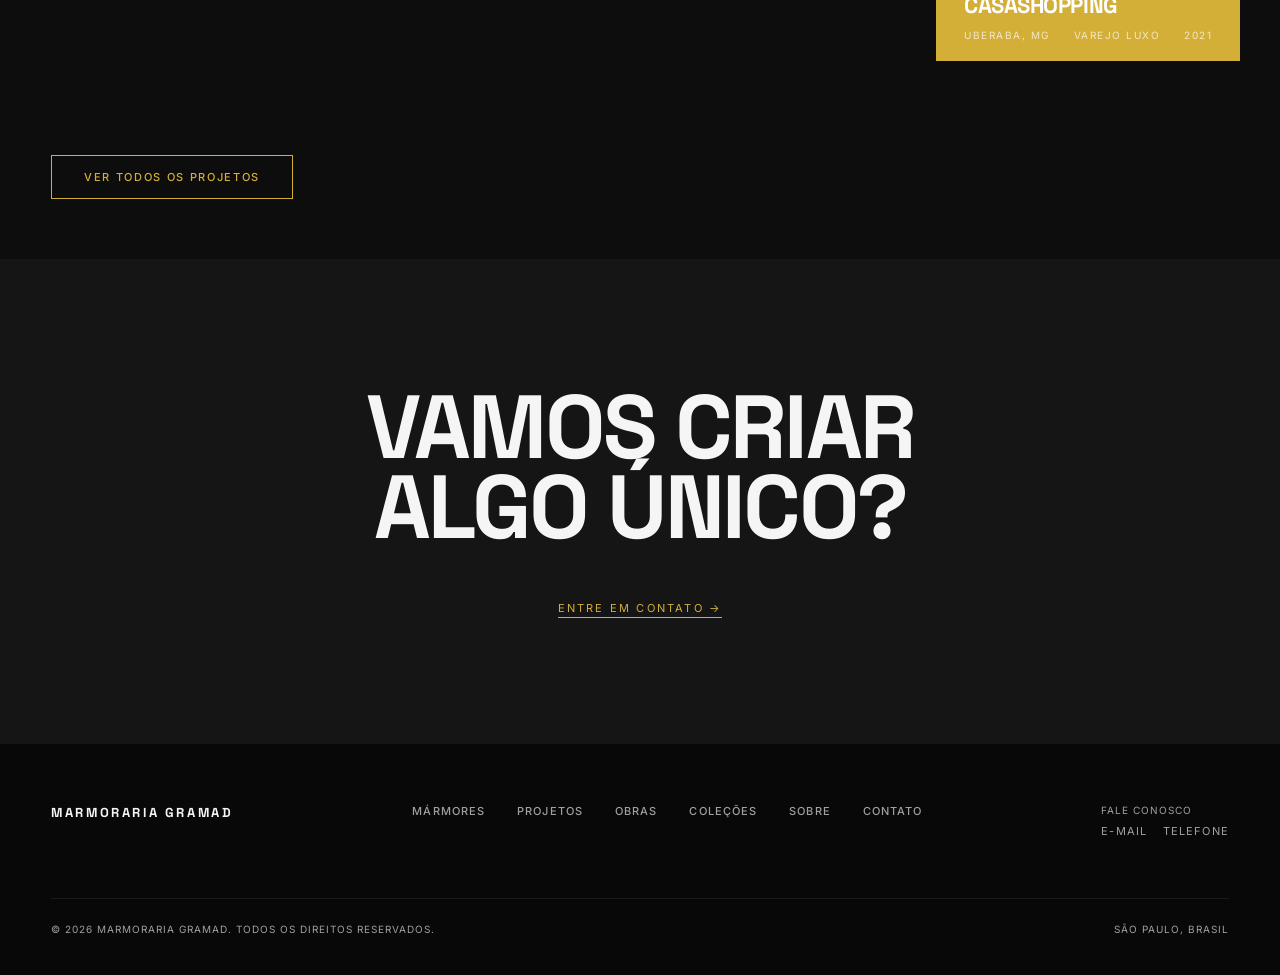
==== commit c0697bf4: "Update index.html" ====
--- a/index.html
+++ b/index.html
@@ -146,7 +146,7 @@
       <!-- Produto 1 -->
       <a href="material-category.html" class="product-card reveal" data-delay="0.1">
         <div class="product-card-img reveal-img">
-          <img src="assets/img/Home/arabescato.webp" alt="Mármore Arabescato">
+          <img src="assets/img/Home/Arabescato.webp" alt="Mármore Arabescato">
         </div>
         <div class="product-card-info">
           <p class="product-card-name">Arabescato</p>
